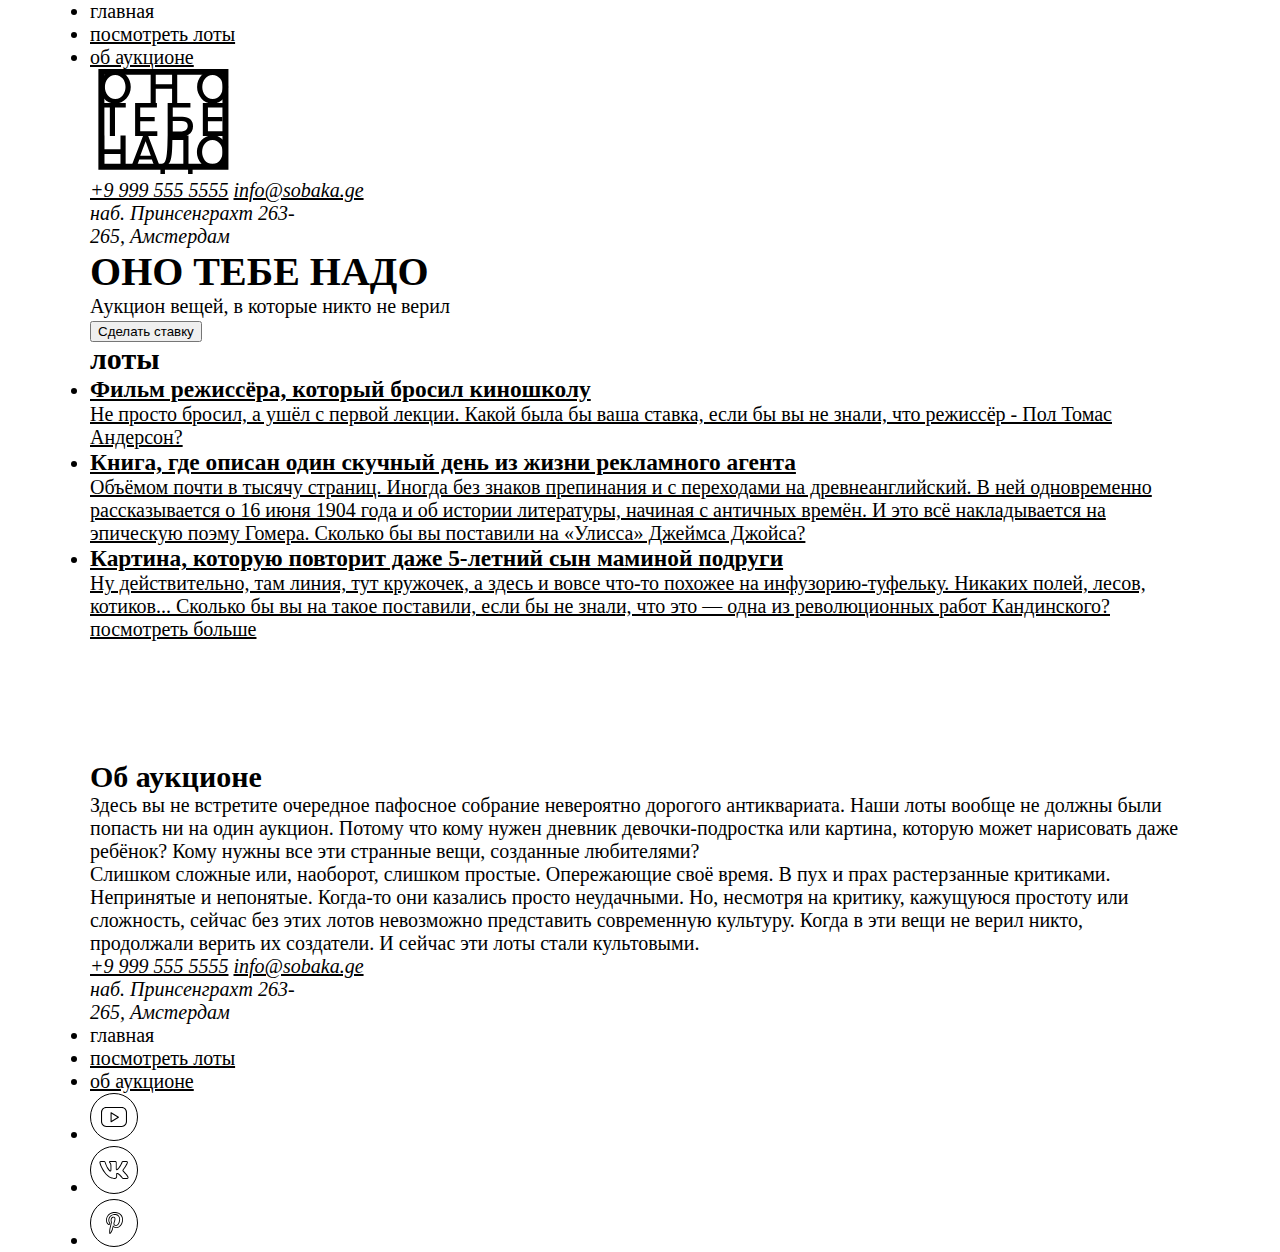
==== index.html @ 031a0123 "Update index.html" ====
<!DOCTYPE html>
<html lang="ru">
  <head>
    <meta charset="UTF-8">
    <meta http-equiv="X-UA-Compatible" content="IE=edge">
    <meta name="viewport" content="width=device-width, initial-scale=1.0">
    <link rel="stylesheet" href="/fonts/fonts.css">
    <link rel="stylesheet" href="/styles/global.css">
    <link rel="stylesheet" href="style.css">
    <title> Оно тебе надо — аукцион вещей, в которые никто не верил</title>
  </head>
  <body>
    <header class="header">
      <nav class="header__menu">
        <ul class="header__links-list">
          <li class="header_links-list-item header__links-list-item--active">
            <a class="header__link header__link-active">главная</a>
          </li>
          <li class="header_links-list-item">
            <a class="header__link" href="#0">посмотреть лоты</a>
          </li>
          <li class="header_links-list-item">
            <a class="header__link" href="#0">об аукционе</a>
          </li>
        </ul>
      </nav>
      <a href="#0" class="header__logo">
        <img class="header__logo-image"
          src="images/logo-black.svg"
          alt="Логотип аукциона">
      </a>
      <address class="header__address address">
        <a class="header__link" href="tel:+99995555555">+9 999 555 5555</a>
        <a class="header__link" href="mailto:info@sobaka.ge">info@sobaka.ge</a>
        <p>наб. Принсенграхт 263-<br>
          265, Амстердам
        </p>
      </address>
    </header>
    <main>
      <section class="cover">
        <div class="overlay"></div>
        <h1 class="cover__title">
          О<span class="letter-spacing-extended">НО</span>
          <span class="aligned-text aligned-text--center">
            ТЕ<span class="letter-spacing-extended">БЕ</span></span>
          <span class="aligned-text aligned-text--right">
            <span class="letter-spacing-extended">Н</span>АД<span class="no-letter-spacing">О</span>
          </span>
        </h1>
        <div class="cover__description">
          <p class="cover__description-text">
            Аукцион вещей, в которые никто не верил
          </p>
          <button class="cover__bet-button" type="button">Сделать ставку</button>
        </div>
      </section>
      <section class="lots">
        <h2 class="lots__title">лоты</h2>
        <ul class="lots__cards-list">
          <li class="lots__card-list-item">
            <a class="lots__card-link" href="#0">
              <article class="card card_type_film">
                <div class="overlay"></div>
                <h3 class="card__title">Фильм режиссёра, который бросил киношколу</h3>
                <p class="card__text">
                    Не просто бросил, а ушёл с первой лекции. Какой была бы ваша ставка, если бы вы
                    не знали, что режиссёр - Пол Томас Андерсон?
                </p>
              </article>
            </a>
          </li>
          <li class="lots__card-list-item">
            <a class="lots__card-link" href="#0">
              <article class="card card_type_book">
                <div class="overlay"></div>
                <h3 class="card__title">Книга, где описан один скучный день из жизни рекламного агента</h3>
                <p class="card__text">
                    Объёмом почти в тысячу страниц. Иногда без знаков препинания и с переходами 
                    на древнеанглийский. В ней одновременно рассказывается о 16 июня 1904 
                    года и об истории литературы, начиная с античных времён. И это всё накладывается 
                    на эпическую поэму Гомера. Сколько бы вы поставили на «Улисса» Джеймса Джойса?
                </p>
              </article>
            </a>
          </li>
          <li class="lots__card-list-item">
            <a class="lots__card-link" href="#0">
              <article class="card card_type_picture">
                <div class="overlay"></div>
                <h3 class="card__title">Картина, которую повторит даже 5-летний сын маминой подруги</h3>
                <p class="card__text">
                    Ну действительно, там линия, тут кружочек, а здесь и вовсе что-то похожее на 
                    инфузорию-туфельку. Никаких полей, лесов, котиков... Сколько бы вы на такое 
                    поставили, если бы не знали, что это — одна из революционных работ Кандинского?
                </p>
              </article>
            </a>
          </li>
        </ul>
        <a class="lots__look-more-link" href="#0">посмотреть больше</a>
      </section>
      <section class="about">
        <div class="about__column-1">
          <div class="about__logo">
            <img class="about__logo-image"
            src="images/logo-white.svg"
            alt="Белый логотип аукциона поверх чёрного круга с надписью Оно тебе надо">
          </div>
        </div>
        <div class="about__column-2">
          <h2 class="about__title">Об аукционе</h2>
        </div>
        <div class="about__column-4">
          <p class="about__text">
              Здесь вы не встретите очередное пафосное собрание невероятно дорогого антиквариата. Наши лоты вообще не 
              должны были попасть ни на один аукцион. Потому что кому нужен дневник девочки-подростка или картина, 
              которую может нарисовать даже ребёнок? Кому нужны все эти странные вещи, созданные любителями?
          </p>
          <p class="about__text">
              Слишком сложные или, наоборот, слишком простые. Опережающие своё время. В пух и прах растерзанные критиками. 
              Непринятые и непонятые. Когда-то они казались просто неудачными. Но, несмотря
              на критику, кажущуюся простоту или сложность, сейчас без этих лотов невозможно представить современную культуру. Когда 
              в эти вещи не верил никто, продолжали верить их создатели. И сейчас эти лоты стали культовыми. 
          </p>
        </div>
      </section>
    </main>
    <footer class="footer">
      <address class="address address__footer">
        <a class="footer__address-link" href="tel:+99995555555">+9 999 555 5555</a>
        <a class="footer__address-link" href="mailto:info@sobaka.ge">info@sobaka.ge</a>
        <p>наб. Принсенграхт 263-<br>
          265, Амстердам
        </p>
      </address>
      <nav class="footer__menu">
        <ul class="footer__menu-list">
          <li class="footer__menu-list-item">
            <a class="footer__menu-link footer__menu-link_active">главная</a>
          </li>
          <li class="footer__menu-list-item">
            <a class="footer__menu-link" href="#0">посмотреть&nbsp;лоты</a>
          </li>
          <li class="footer__menu-list-item">
            <a class="footer__menu-link" href="#0">об&nbsp;аукционе</a>
          </li>
        </ul>
      </nav>
      <ul class="footer__social-list">
        <li class="footer__social-list-item">
          <a class="footer__social-link" href="#0">
            <img class="footer__social-icon"
            src="images/yt.svg"
            alt="иконка Youtube">
          </a>
        </li>
        <li class="footer__social-list-item">
          <a class="footer__social-link" href="#0">
            <img class="footer__social-icon"
            src="images/vk.svg"
            alt="иконка Вконтакте">
          </a>
        </li>
        <li class="footer__social-list-item">
          <a class="footer__social-link" href="#0">
            <img class="footer__social-icon"
            src="images/pinterest.svg"
            alt="иконка Pinterest">
          </a>
        </li>
      </ul>
    </footer>
  </body>
</html>
---- fonts/fonts.css ----
@font-face {
  font-family:  'Raleway';
    src: local('Raleway'),
    url(/fonts/Raleway-Regular.woff2) format('woff2'),
    url(/fonts/Raleway-Regular.woff) format('woff');
  font-weight: normal;
  font-display: swap;
}

@font-face {
  font-family:  'Raleway';
  src: local('Raleway'),
    url(/fonts/Raleway-Bold.woff2) format('woff2'),
    url(/fonts/Raleway-Bold.woff) format('woff');
  font-weight: bold;
  font-display: swap;
}
---- styles/global.css ----
*,
*::before,
*::after {
  box-sizing: border-box;
}

body {
  width: 1100px;
  margin: 0 auto;
  font-weight: normal;
  font-size: 20px;
}

h1,
h2,
h3,
h4,
h5,
h6,
p,
ul,
ol,
li,
blockquote {
  margin: 0;
  padding: 0;
}

a {
  color: inherit;
}
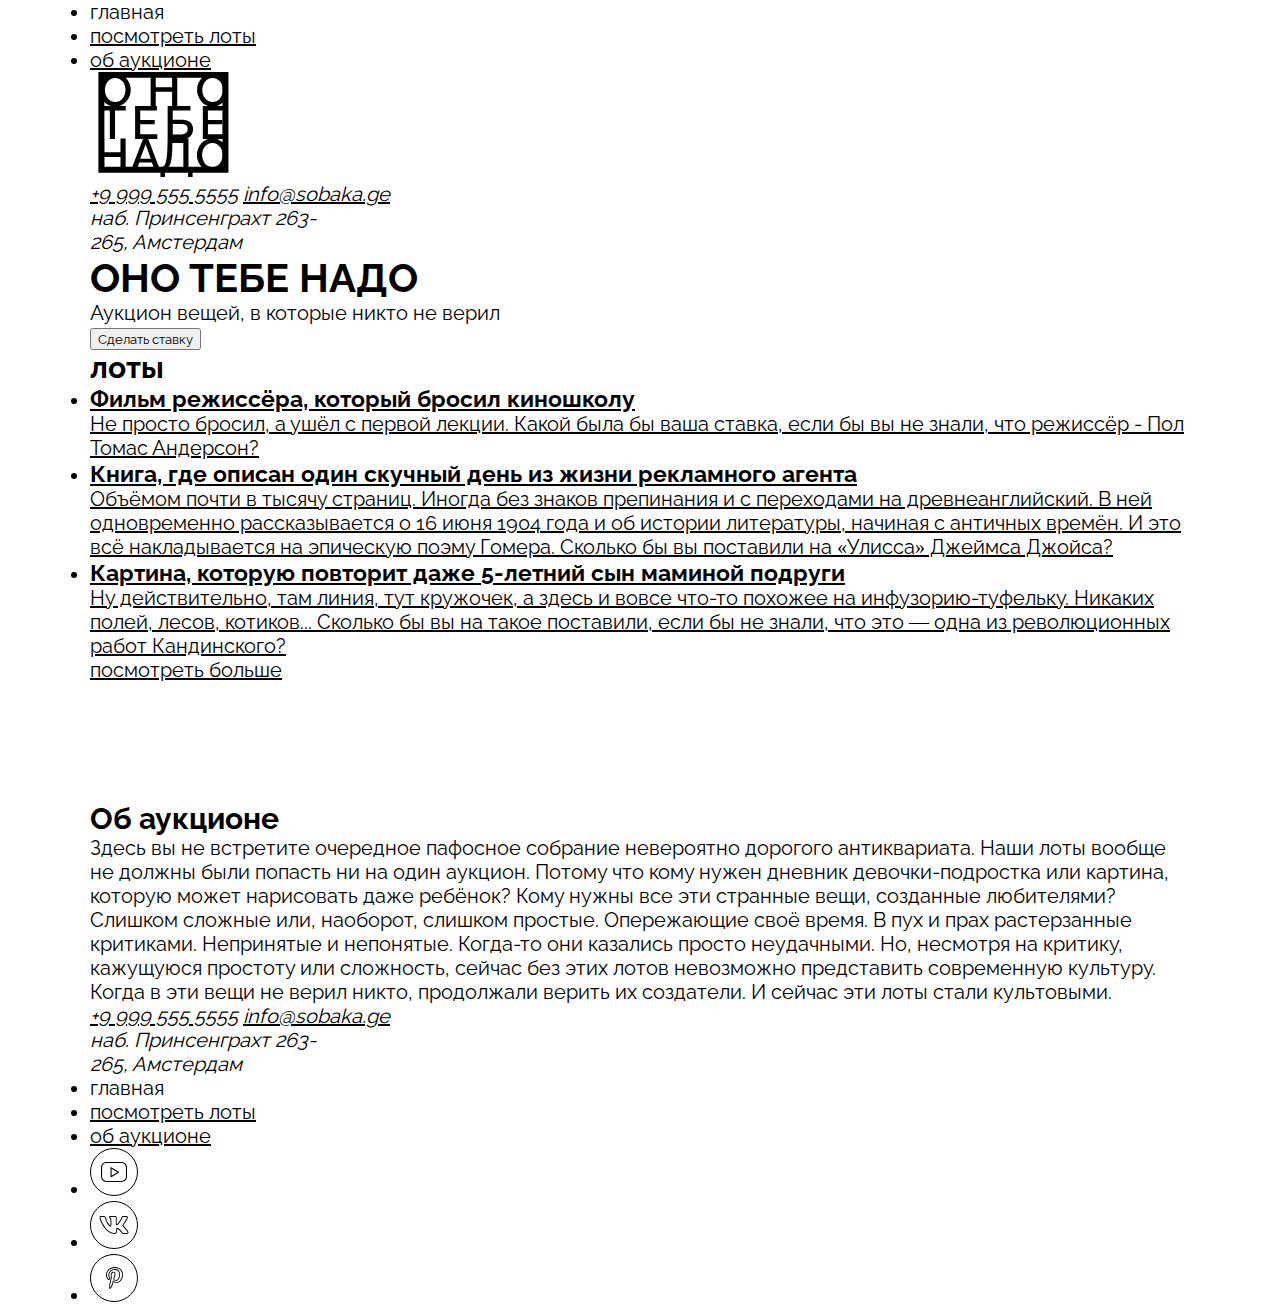
==== commit 7ce32609: "Update index.html" ====
--- a/index.html
+++ b/index.html
@@ -6,7 +6,7 @@
     <meta name="viewport" content="width=device-width, initial-scale=1.0">
     <link rel="stylesheet" href="/fonts/fonts.css">
     <link rel="stylesheet" href="/styles/global.css">
-    <link rel="stylesheet" href="style.css">
+    <link rel="stylesheet" href="/style.css">
     <title> Оно тебе надо — аукцион вещей, в которые никто не верил</title>
   </head>
   <body>
--- a/styles/global.css
+++ b/styles/global.css
@@ -2,6 +2,7 @@
 *::before,
 *::after {
   box-sizing: border-box;
+  font-family:  'Raleway';
 }
 
 body {
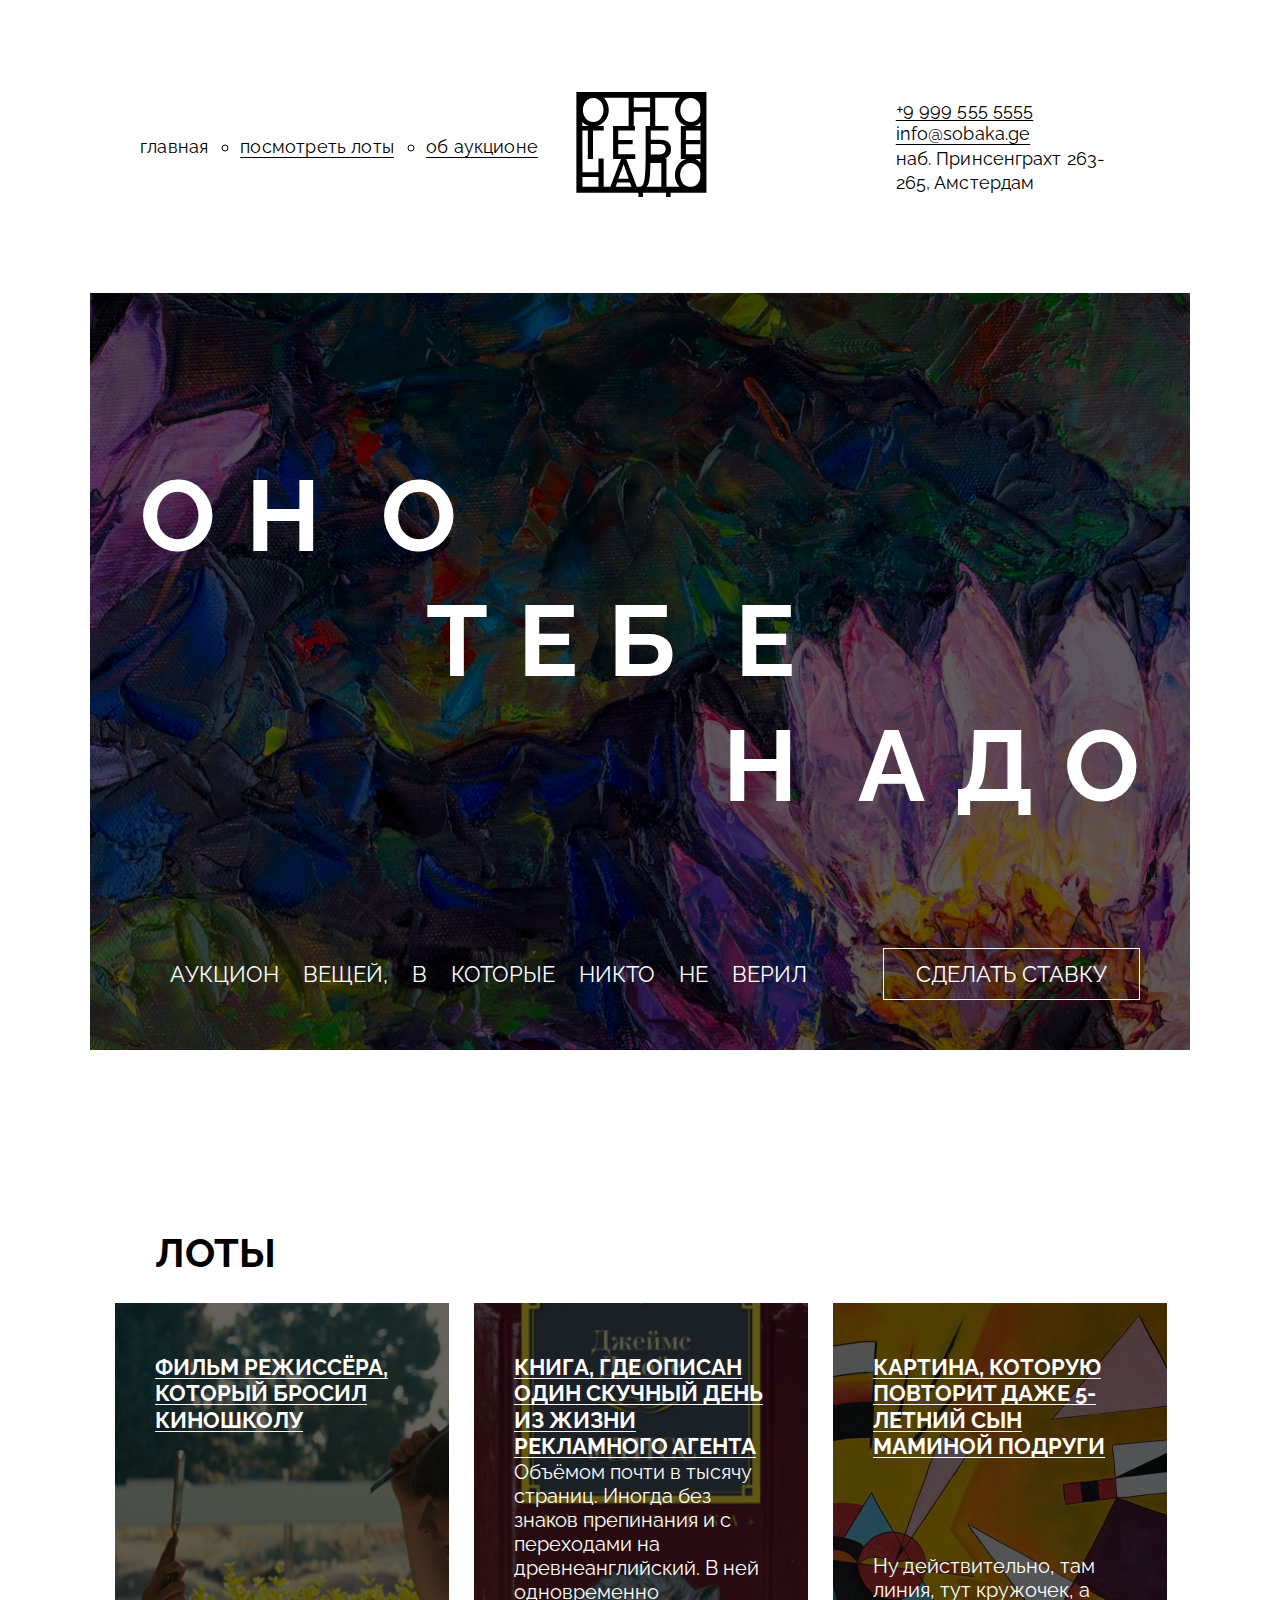
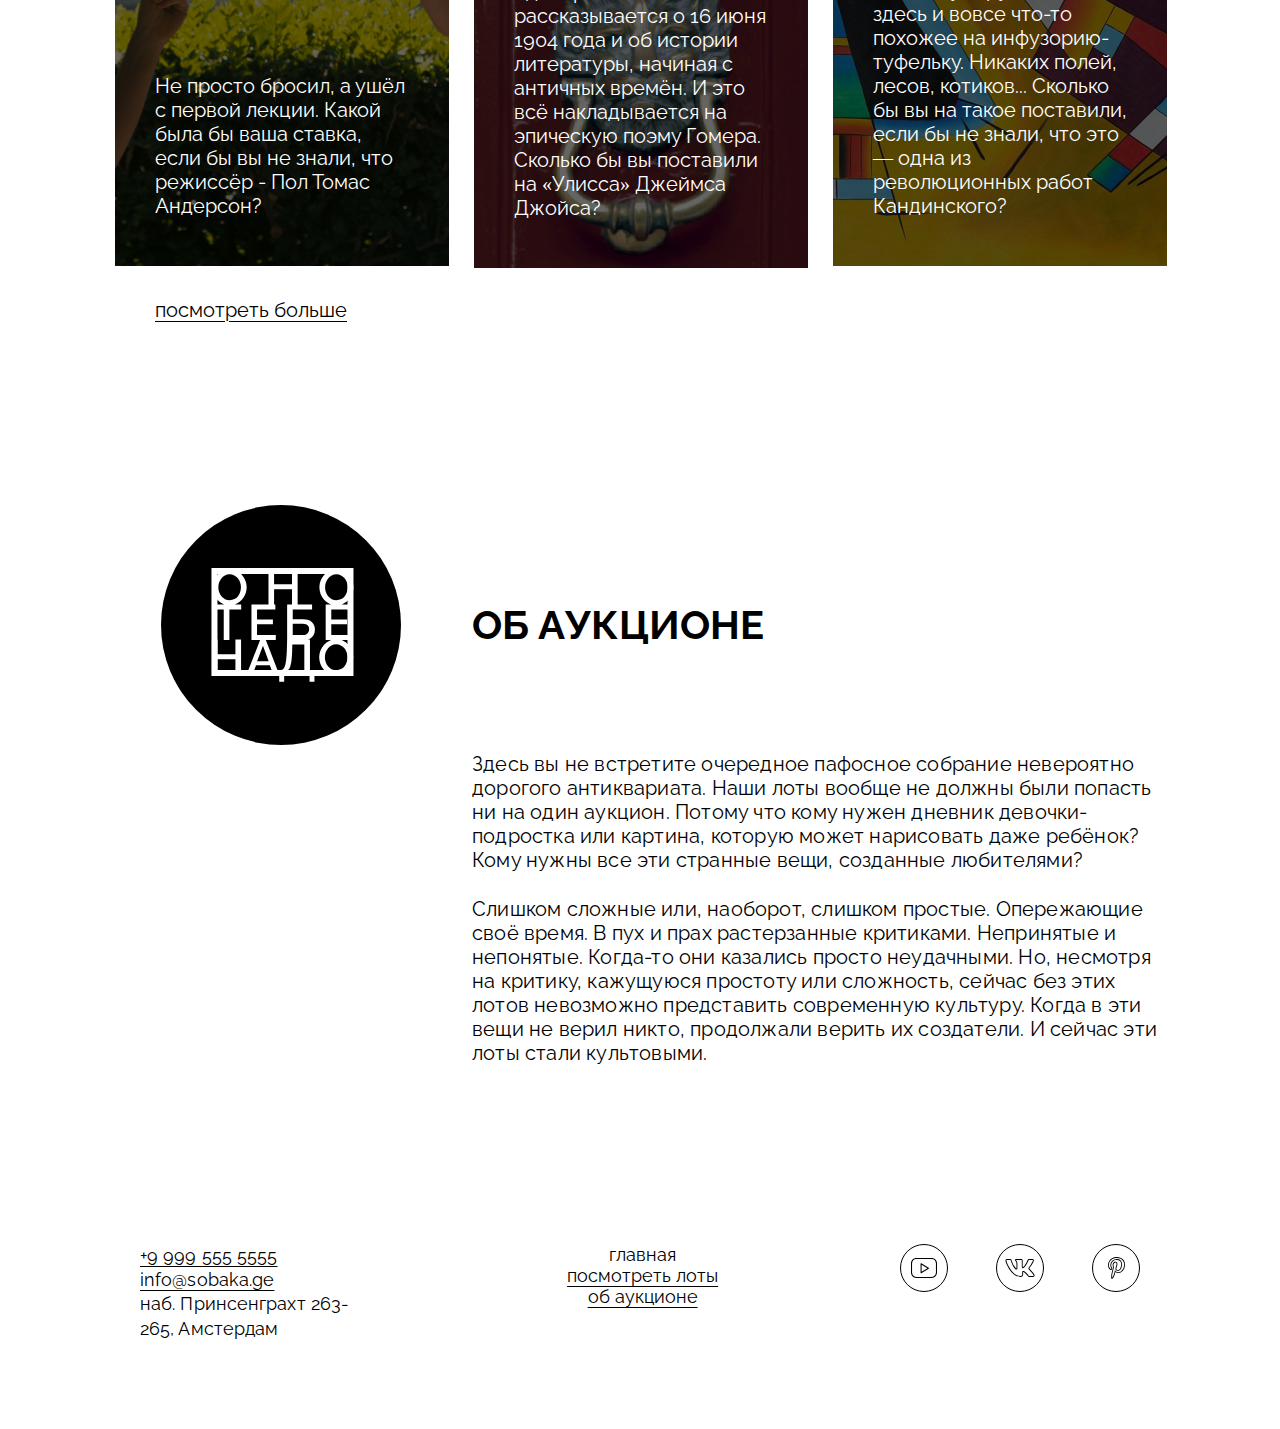
==== commit 2bbf6ea2: "Update index.html" ====
--- a/index.html
+++ b/index.html
@@ -4,9 +4,9 @@
     <meta charset="UTF-8">
     <meta http-equiv="X-UA-Compatible" content="IE=edge">
     <meta name="viewport" content="width=device-width, initial-scale=1.0">
-    <link rel="stylesheet" href="/fonts/fonts.css">
-    <link rel="stylesheet" href="/styles/global.css">
-    <link rel="stylesheet" href="/style.css">
+    <link rel="stylesheet" href="fonts/fonts.css">
+    <link rel="stylesheet" href="styles/global.css">
+    <link rel="stylesheet" href="styles/style.css">
     <title> Оно тебе надо — аукцион вещей, в которые никто не верил</title>
   </head>
   <body>
--- a/styles/style.css
+++ b/styles/style.css
@@ -0,0 +1,249 @@
+.header {
+    font-size: 18px;
+    letter-spacing: 0.18px;
+    display: grid;
+    grid-template-columns: 1fr min-content 0.91fr;
+    align-items: center;
+    padding: 92px 85px 92px 50px;
+}
+
+.header__links-list {
+    display: flex;
+    gap: 32px;
+    list-style: circle;
+}
+
+.header__links-list-item--active {
+    list-style: none;
+}
+
+.header__link, .footer__address-link, .footer__menu-link {
+    text-decoration-thickness: 1px;
+    text-underline-offset: 4px;
+}
+
+.address {
+    font-style: normal;
+    line-height: 24.3px;
+    letter-spacing: 0.1px;
+    display: flex;
+    flex-direction: column;
+    justify-self: end;
+}
+
+.cover {
+    color: #FFF;
+    background-image: url("/images/cover.png");
+    background-position: center;
+    padding: 160px 50px 50px;
+    position: relative;
+}
+
+.overlay {
+    position: absolute;
+    z-index: 1;
+    background-color: black;
+    opacity: .6;
+    inset: 0;
+}
+
+.cover__title {
+    font-size: 100px;
+    line-height: 1.25;
+    letter-spacing: 0.3em;
+    position: relative;
+    z-index: 2;
+    padding-bottom: 120px;
+}
+
+.aligned-text {
+    display: block;
+}
+
+.aligned-text--center {
+    text-align: center;
+}
+
+.aligned-text--right {
+    text-align: right;
+}
+
+.letter-spacing-extended {
+    letter-spacing: 0.6em;
+}
+
+.no-letter-spacing {
+    letter-spacing: initial;
+}
+
+.cover__description {
+    display: flex;
+    justify-content: space-between;
+    position: relative;
+    z-index: 2;
+    align-items: center;
+    margin-left: 30px;
+}
+
+.cover__description-text {
+    font-size: 22px;
+    text-transform: uppercase;
+    word-spacing: 18px;
+}
+
+.cover__bet-button {
+    font-family:  'Raleway';
+    font-size: 22px;
+    font-weight: normal;
+    color: #fff;
+    padding: 12px 32px;
+    border: 1px solid #fff;
+    text-transform:  uppercase;
+    background-color: transparent;
+    cursor: pointer;
+}
+
+.lots {
+    padding: 179px 25px 183px;
+}
+
+.lots__title {
+    line-height: normal;
+    font-size: 40px;
+    text-transform: uppercase;
+    margin-left: 40px;
+    margin-bottom: 27px;
+}
+
+.lots__card-link {
+    text-decoration: none;
+}
+
+.lots__cards-list {
+    display: flex;
+    gap: 25px;
+    list-style: none;
+    flex: 1 0 334px;
+}
+
+.card {
+    color: #FFF;
+    line-height: 120%;
+    display: flex;
+    flex-direction: column;
+    justify-content: space-between;
+    min-height: 563px;
+    min-width: 334px;
+    padding: 51px 40px 48px;
+    background-position: center;
+    background-size: cover;
+    position: relative;
+}
+
+.card__title {
+    font-size: 22px;
+    font-weight: 700;
+    line-height: 120%;
+    text-transform: uppercase;
+    text-decoration: underline;
+    text-decoration-thickness: 1px;
+    text-underline-offset: 3px;
+    z-index: 2;
+}
+
+.card__text {
+    z-index: 2;
+}
+
+.card_type_film {
+    background-image: url("/images/card-lot-1.png");
+}
+
+.card_type_book {
+    background-image: url("/images/card-lot-2.jpg");
+}
+
+.card_type_picture {
+    background-image: url("/images/card-lot-3.png");
+}
+
+.lots__look-more-link {
+    display: inline-block;
+    margin-top: 30px;
+    margin-left: 40px;
+    text-decoration-thickness: 1px;
+    text-underline-offset: 4px;
+}
+
+.about {
+    padding: 0 24px;
+    display: grid;
+    grid-template-columns: 334px 1fr;
+    grid-template-rows: 240px 312px;
+    grid-template-areas:
+    "about__column-1 about__column-2"
+    ". about__column-4";
+    gap: 7px 24px;
+}
+
+.about__column-1 {
+    grid-area: about__column-1;
+    display: flex;
+    justify-content: center;
+}
+
+.about__logo {
+    background-color: black;
+    border-radius: 50%;
+    width: 240px;
+    height: 240px;
+    display: flex;
+    justify-content: center;
+    align-items: center;
+}
+
+.about__column-2 {
+    grid-area: about__column-2;
+    display: flex;
+    align-items: center;
+}
+
+.about__title {
+    font-size: 40px;
+    text-transform: uppercase;
+}
+
+.about__column-4 {
+    grid-area: about__column-4;
+}
+
+.about__text {
+    font-size: 20px;
+    font-style: normal;
+    font-weight: 400;
+    line-height: 24px;
+    letter-spacing: 0.2px;
+}
+
+.about__text:not(:last-child) {
+    margin-bottom: 25px;
+}
+
+.footer {
+    padding: 180px 50px 88px;
+    display: flex;
+    justify-content: space-between;
+    font-size: 18px;
+}
+
+.footer__menu-list {
+    text-align: center;
+    list-style: none;
+    margin-left: 36px;
+}
+
+.footer__social-list {
+    display: flex;
+    gap: 48px;
+    list-style: none;
+}
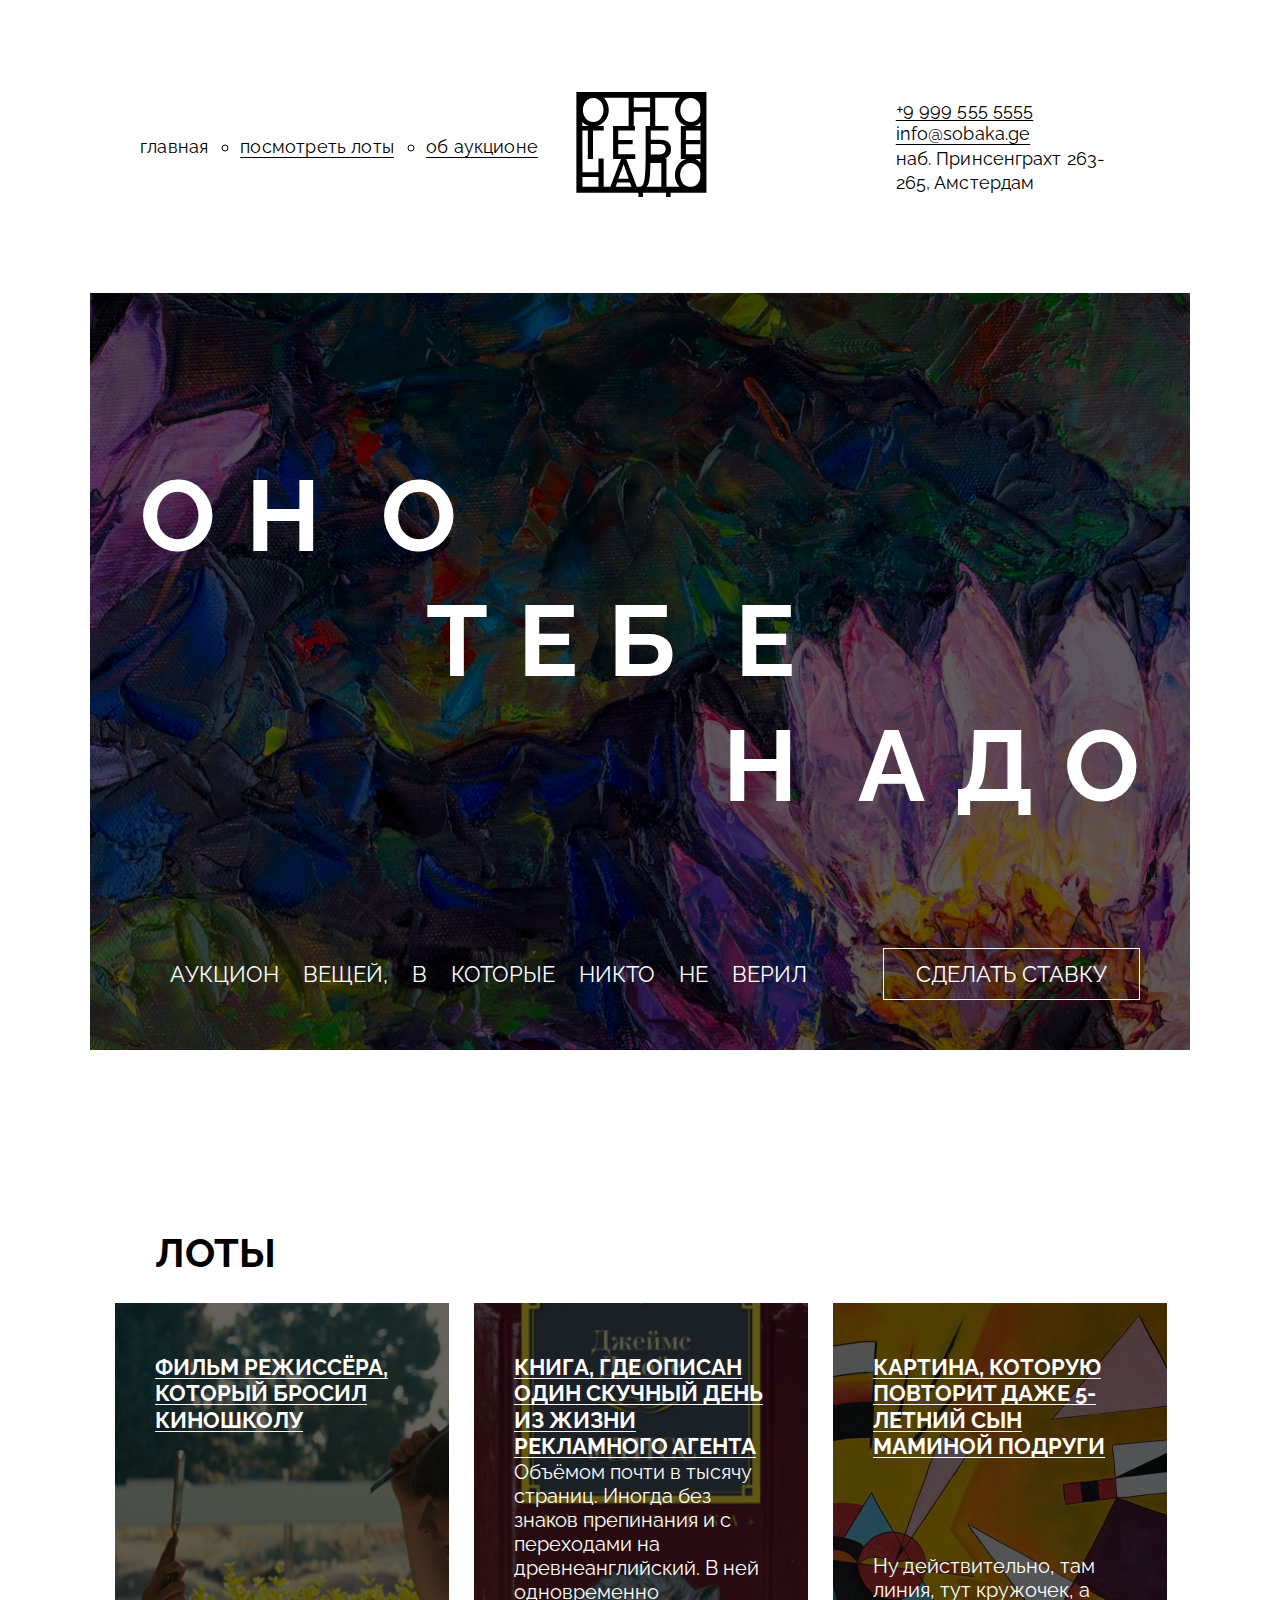
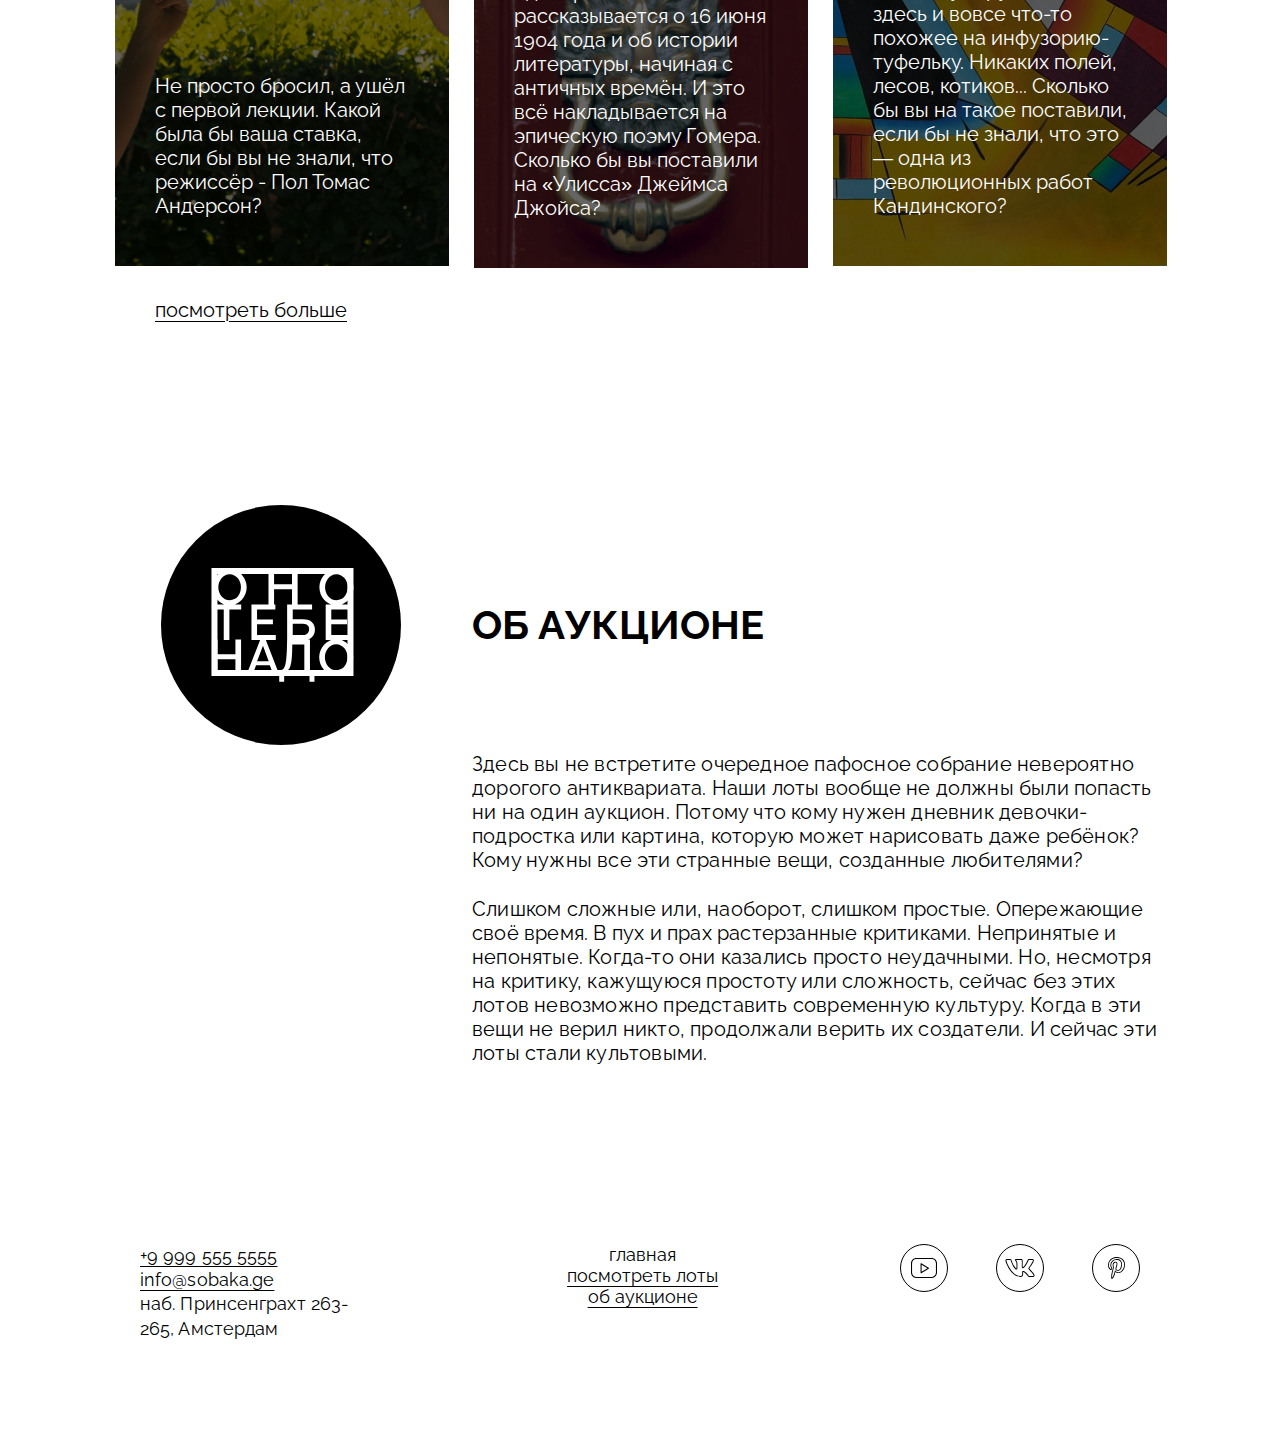
==== commit 9b4cc2e1: "Add files via upload" ====
--- a/index.html
+++ b/index.html
@@ -4,10 +4,10 @@
     <meta charset="UTF-8">
     <meta http-equiv="X-UA-Compatible" content="IE=edge">
     <meta name="viewport" content="width=device-width, initial-scale=1.0">
+    <title>Оно тебе надо — аукцион вещей, в которые никто не верил</title>
     <link rel="stylesheet" href="fonts/fonts.css">
     <link rel="stylesheet" href="styles/global.css">
     <link rel="stylesheet" href="styles/style.css">
-    <title> Оно тебе надо — аукцион вещей, в которые никто не верил</title>
   </head>
   <body>
     <header class="header">
@@ -26,7 +26,7 @@
       </nav>
       <a href="#0" class="header__logo">
         <img class="header__logo-image"
-          src="images/logo-black.svg"
+          src="/images/logo-black.svg"
           alt="Логотип аукциона">
       </a>
       <address class="header__address address">
@@ -104,7 +104,7 @@
         <div class="about__column-1">
           <div class="about__logo">
             <img class="about__logo-image"
-            src="images/logo-white.svg"
+            src="/images/logo-white.svg"
             alt="Белый логотип аукциона поверх чёрного круга с надписью Оно тебе надо">
           </div>
         </div>
@@ -151,21 +151,21 @@
         <li class="footer__social-list-item">
           <a class="footer__social-link" href="#0">
             <img class="footer__social-icon"
-            src="images/yt.svg"
+            src="/images/yt.svg"
             alt="иконка Youtube">
           </a>
         </li>
         <li class="footer__social-list-item">
           <a class="footer__social-link" href="#0">
             <img class="footer__social-icon"
-            src="images/vk.svg"
+            src="/images/vk.svg"
             alt="иконка Вконтакте">
           </a>
         </li>
         <li class="footer__social-list-item">
           <a class="footer__social-link" href="#0">
             <img class="footer__social-icon"
-            src="images/pinterest.svg"
+            src="/images/pinterest.svg"
             alt="иконка Pinterest">
           </a>
         </li>
--- a/fonts/fonts.css
+++ b/fonts/fonts.css
@@ -1,17 +1,17 @@
 @font-face {
-  font-family:  'Raleway';
-    src: local('Raleway'),
-    url(/fonts/Raleway-Regular.woff2) format('woff2'),
-    url(/fonts/Raleway-Regular.woff) format('woff');
+  font-family: 'Raleway';
+  src: local('Raleway'),
+  url(/fonts/Raleway-Regular.woff2) format('woff2'),
+  url(/fonts/Raleway-Regular.woff) format('woff');
   font-weight: normal;
   font-display: swap;
 }
 
 @font-face {
-  font-family:  'Raleway';
+  font-family: 'Raleway';
   src: local('Raleway'),
-    url(/fonts/Raleway-Bold.woff2) format('woff2'),
-    url(/fonts/Raleway-Bold.woff) format('woff');
+  url(/fonts/Raleway-Bold.woff2) format('woff2'),
+  url(/fonts/Raleway-Bold.woff) format('woff');
   font-weight: bold;
   font-display: swap;
-}
+}--- a/styles/global.css
+++ b/styles/global.css
@@ -2,7 +2,7 @@
 *::before,
 *::after {
   box-sizing: border-box;
-  font-family:  'Raleway';
+  font-family: 'Raleway', sans-serif;
 }
 
 body {
--- a/styles/style.css
+++ b/styles/style.css
@@ -92,7 +92,7 @@
 }
 
 .cover__bet-button {
-    font-family:  'Raleway';
+    font-family: 'Raleway';
     font-size: 22px;
     font-weight: normal;
     color: #fff;
@@ -246,4 +246,4 @@
     display: flex;
     gap: 48px;
     list-style: none;
-}
+}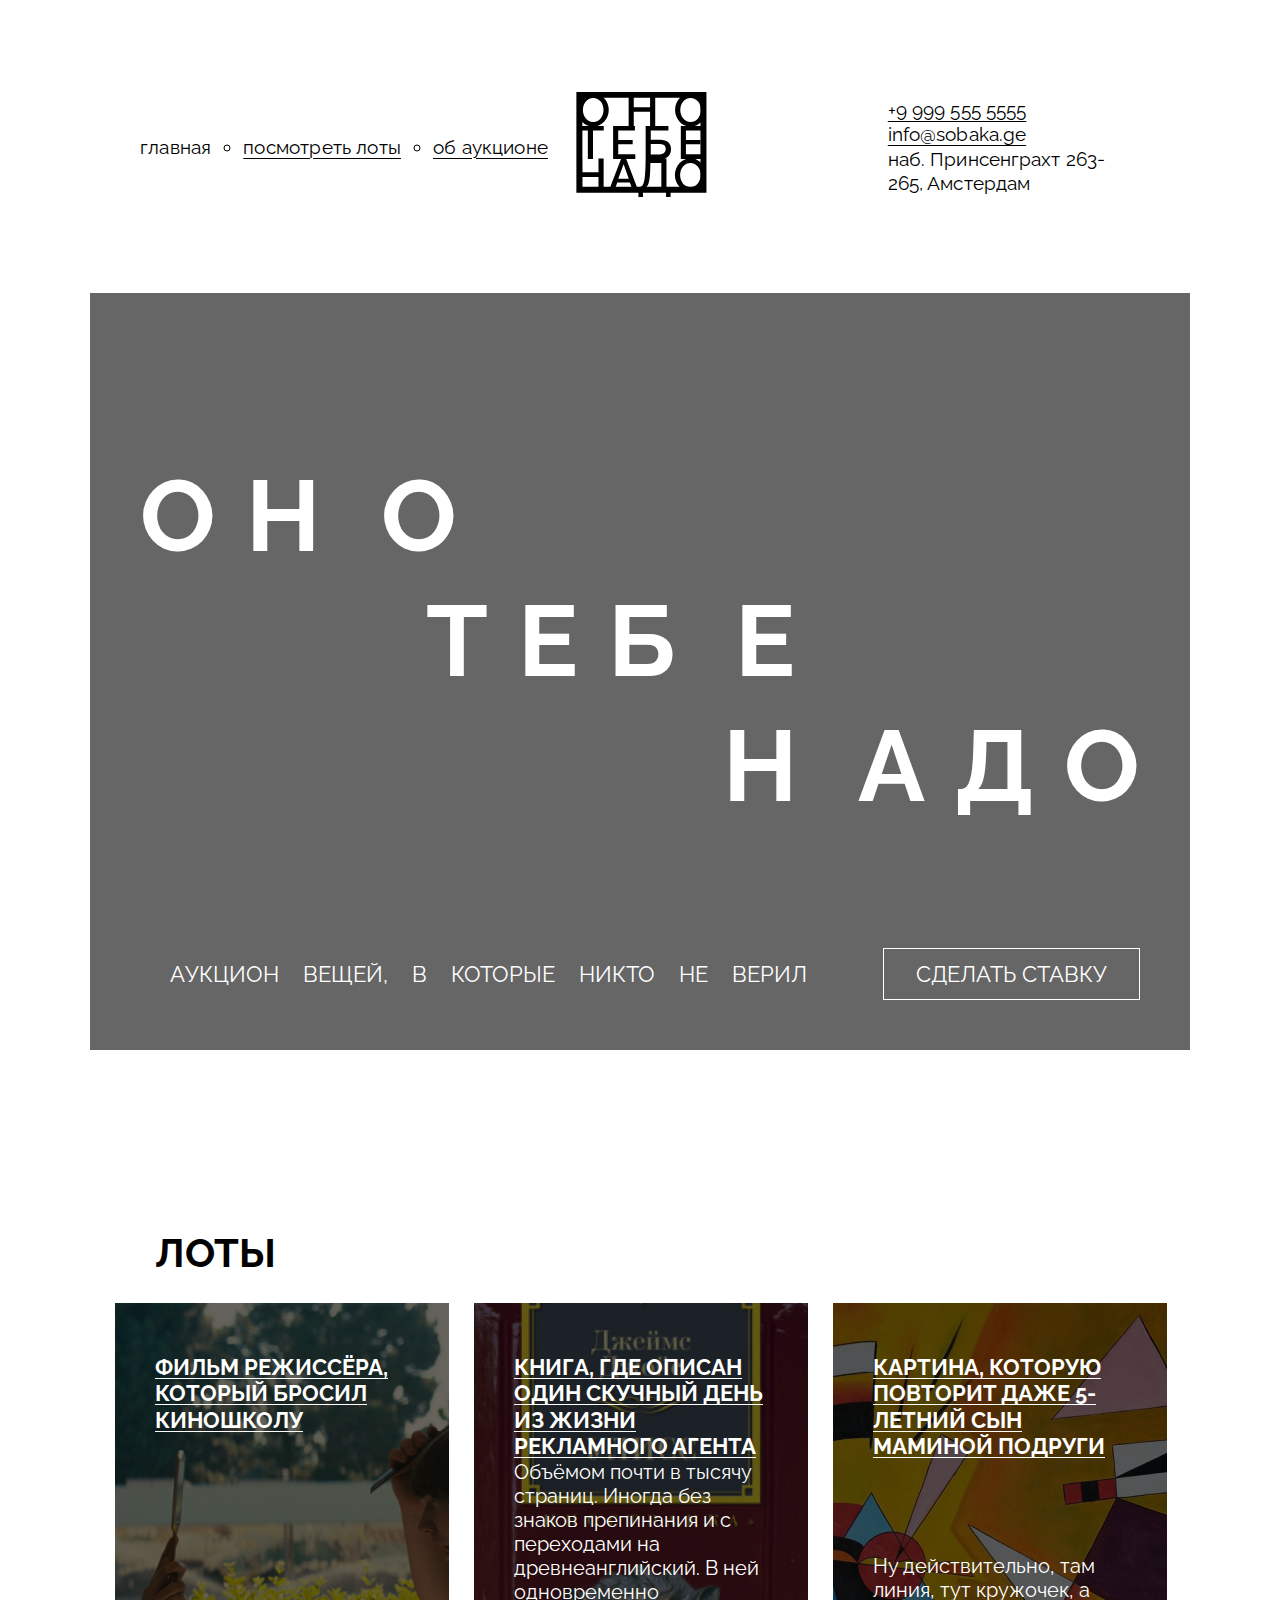
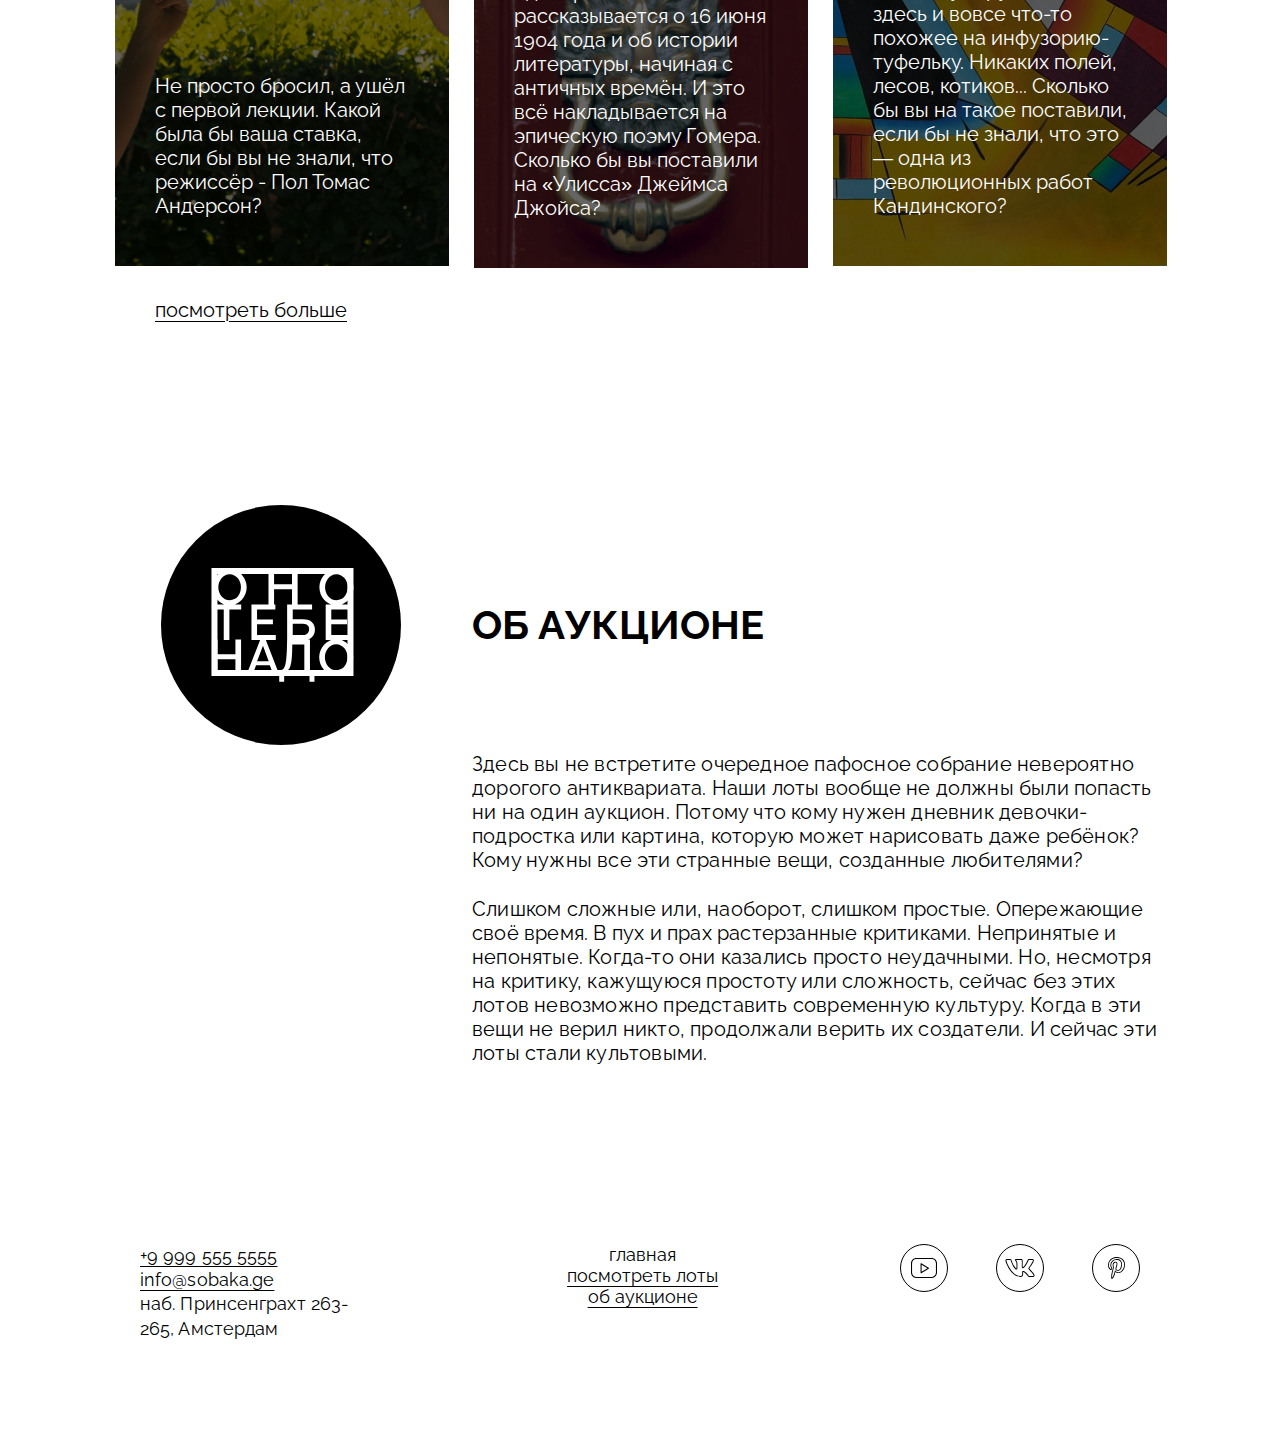
==== commit ca7a956f: "Update index.html" ====
--- a/index.html
+++ b/index.html
@@ -26,7 +26,7 @@
       </nav>
       <a href="#0" class="header__logo">
         <img class="header__logo-image"
-          src="/images/logo-black.svg"
+          src="images/logo-black.svg"
           alt="Логотип аукциона">
       </a>
       <address class="header__address address">
@@ -151,21 +151,21 @@
         <li class="footer__social-list-item">
           <a class="footer__social-link" href="#0">
             <img class="footer__social-icon"
-            src="/images/yt.svg"
+            src="images/yt.svg"
             alt="иконка Youtube">
           </a>
         </li>
         <li class="footer__social-list-item">
           <a class="footer__social-link" href="#0">
             <img class="footer__social-icon"
-            src="/images/vk.svg"
+            src="images/vk.svg"
             alt="иконка Вконтакте">
           </a>
         </li>
         <li class="footer__social-list-item">
           <a class="footer__social-link" href="#0">
             <img class="footer__social-icon"
-            src="/images/pinterest.svg"
+            src="images/pinterest.svg"
             alt="иконка Pinterest">
           </a>
         </li>
--- a/styles/style.css
+++ b/styles/style.css
@@ -1,5 +1,5 @@
 .header {
-    font-size: 18px;
+    font-size: 19px;
     letter-spacing: 0.18px;
     display: grid;
     grid-template-columns: 1fr min-content 0.91fr;
@@ -33,7 +33,7 @@
 
 .cover {
     color: #FFF;
-    background-image: url("/images/cover.png");
+    background-image: url("images/cover.png");
     background-position: center;
     padding: 160px 50px 50px;
     position: relative;
@@ -246,4 +246,4 @@
     display: flex;
     gap: 48px;
     list-style: none;
-}+}
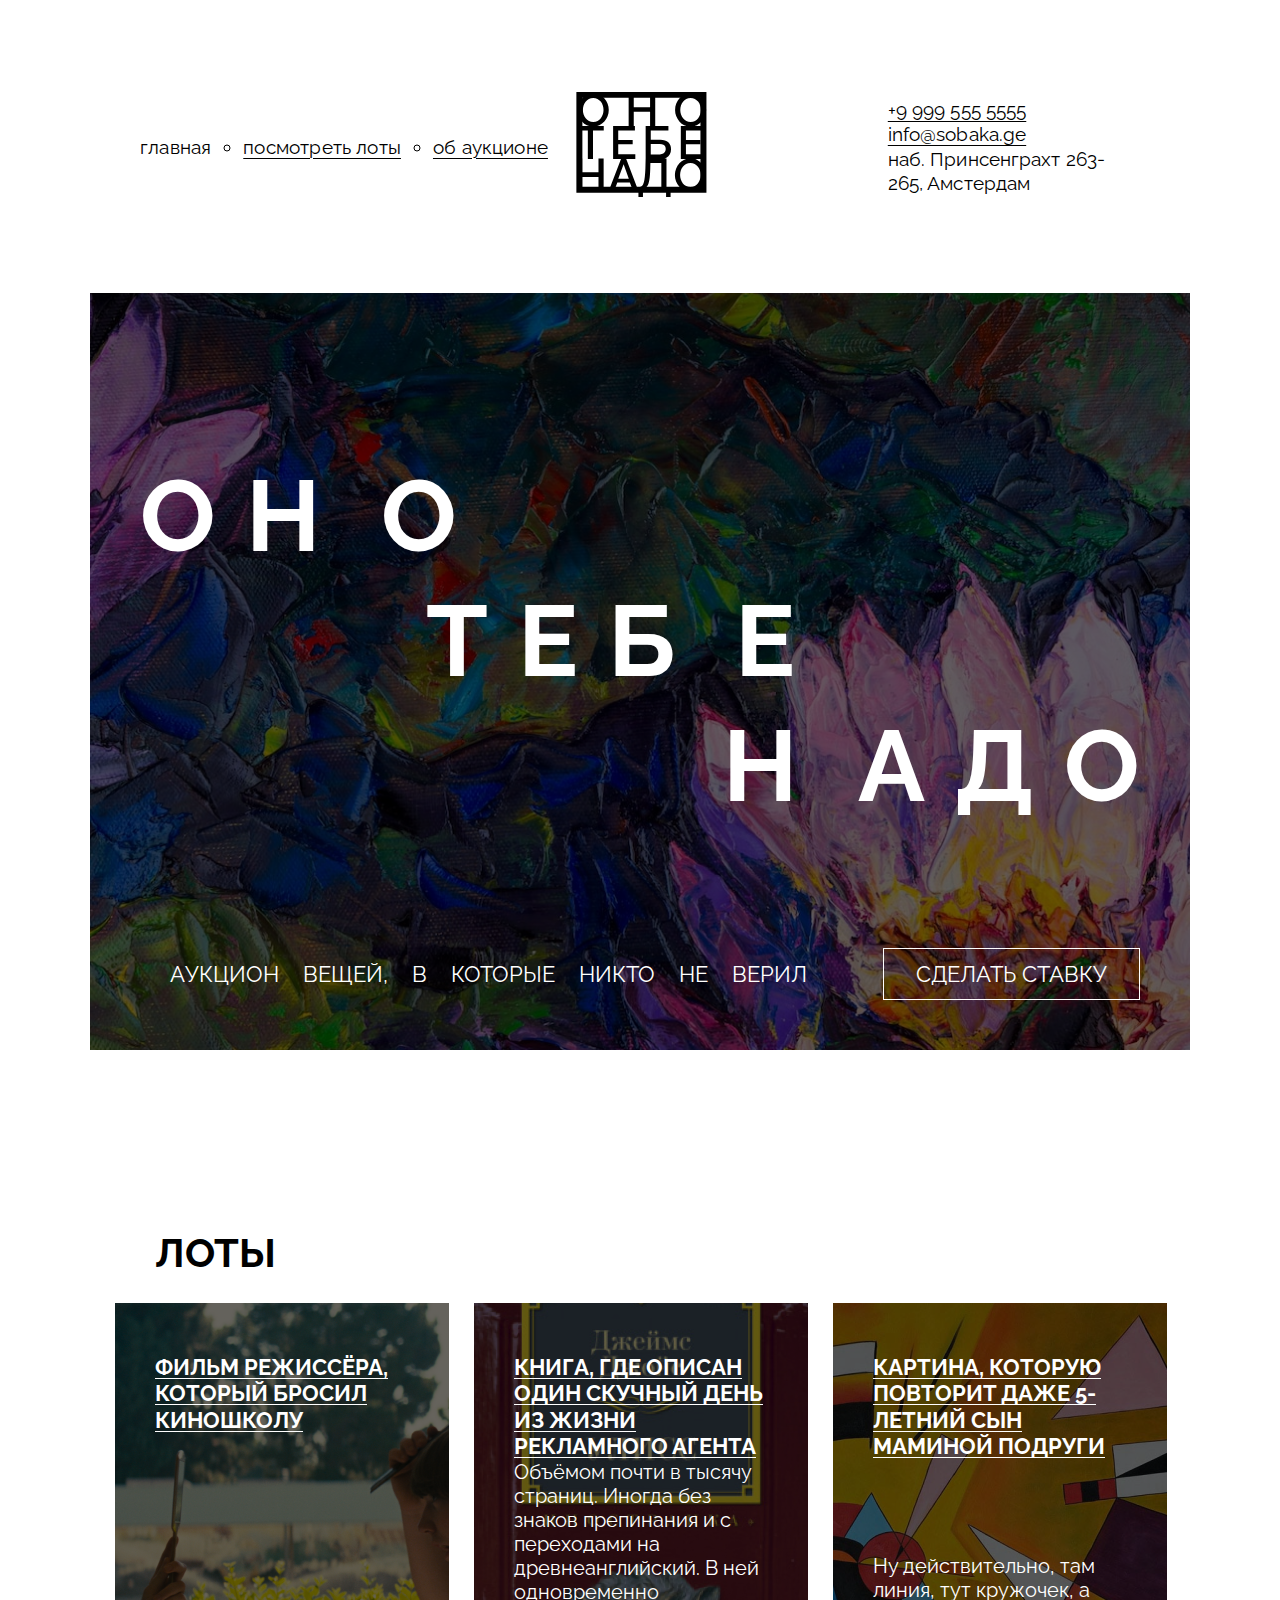
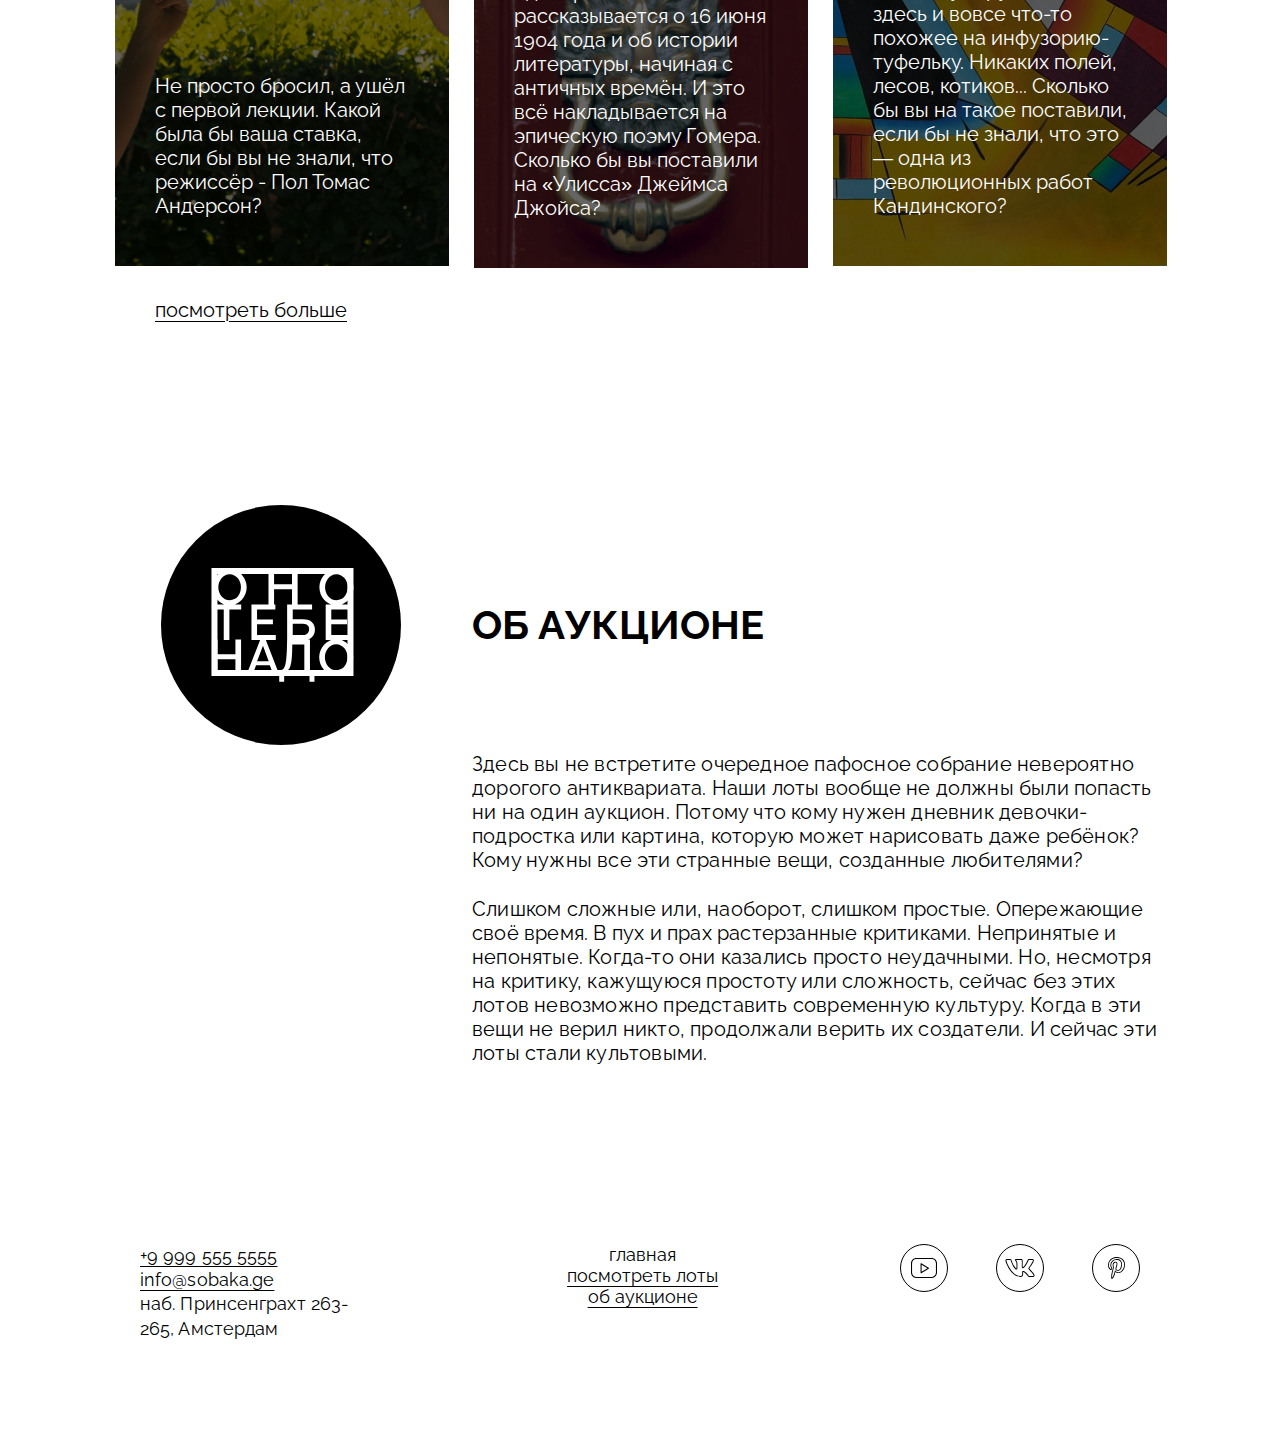
==== commit 2a00ff4d: "Update index.html" ====
--- a/index.html
+++ b/index.html
@@ -104,7 +104,7 @@
         <div class="about__column-1">
           <div class="about__logo">
             <img class="about__logo-image"
-            src="/images/logo-white.svg"
+            src="images/logo-white.svg"
             alt="Белый логотип аукциона поверх чёрного круга с надписью Оно тебе надо">
           </div>
         </div>
--- a/styles/style.css
+++ b/styles/style.css
@@ -33,7 +33,7 @@
 
 .cover {
     color: #FFF;
-    background-image: url("images/cover.png");
+    background-image: url('../images/cover.png');
     background-position: center;
     padding: 160px 50px 50px;
     position: relative;
@@ -156,15 +156,15 @@
 }
 
 .card_type_film {
-    background-image: url("/images/card-lot-1.png");
+    background-image: url('../images/card-lot-1.png');
 }
 
 .card_type_book {
-    background-image: url("/images/card-lot-2.jpg");
+    background-image: url('../images/card-lot-2.jpg');
 }
 
 .card_type_picture {
-    background-image: url("/images/card-lot-3.png");
+    background-image: url('../images/card-lot-3.png');
 }
 
 .lots__look-more-link {
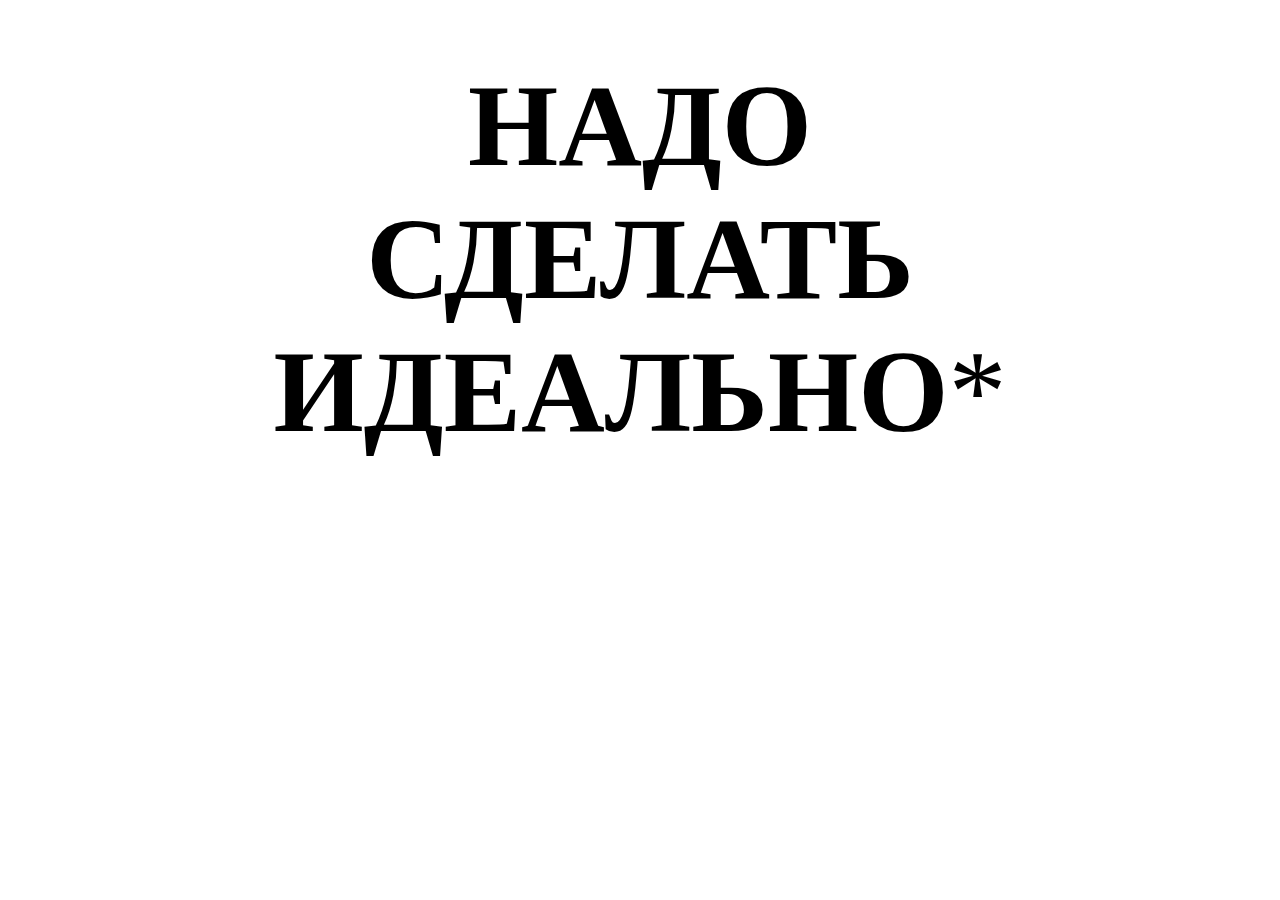
==== commit c4c3df7a: "Update index.html" ====
--- a/index.html
+++ b/index.html
@@ -1,175 +1,31 @@
 <!DOCTYPE html>
 <html lang="ru">
-  <head>
+<head>
     <meta charset="UTF-8">
-    <meta http-equiv="X-UA-Compatible" content="IE=edge">
     <meta name="viewport" content="width=device-width, initial-scale=1.0">
-    <title>Оно тебе надо — аукцион вещей, в которые никто не верил</title>
-    <link rel="stylesheet" href="fonts/fonts.css">
+    <link rel="stylesheet" href="fonts/font.css">
     <link rel="stylesheet" href="styles/global.css">
     <link rel="stylesheet" href="styles/style.css">
-  </head>
-  <body>
-    <header class="header">
-      <nav class="header__menu">
-        <ul class="header__links-list">
-          <li class="header_links-list-item header__links-list-item--active">
-            <a class="header__link header__link-active">главная</a>
-          </li>
-          <li class="header_links-list-item">
-            <a class="header__link" href="#0">посмотреть лоты</a>
-          </li>
-          <li class="header_links-list-item">
-            <a class="header__link" href="#0">об аукционе</a>
-          </li>
-        </ul>
-      </nav>
-      <a href="#0" class="header__logo">
-        <img class="header__logo-image"
-          src="images/logo-black.svg"
-          alt="Логотип аукциона">
-      </a>
-      <address class="header__address address">
-        <a class="header__link" href="tel:+99995555555">+9 999 555 5555</a>
-        <a class="header__link" href="mailto:info@sobaka.ge">info@sobaka.ge</a>
-        <p>наб. Принсенграхт 263-<br>
-          265, Амстердам
-        </p>
-      </address>
-    </header>
-    <main>
-      <section class="cover">
-        <div class="overlay"></div>
-        <h1 class="cover__title">
-          О<span class="letter-spacing-extended">НО</span>
-          <span class="aligned-text aligned-text--center">
-            ТЕ<span class="letter-spacing-extended">БЕ</span></span>
-          <span class="aligned-text aligned-text--right">
-            <span class="letter-spacing-extended">Н</span>АД<span class="no-letter-spacing">О</span>
-          </span>
-        </h1>
-        <div class="cover__description">
-          <p class="cover__description-text">
-            Аукцион вещей, в которые никто не верил
-          </p>
-          <button class="cover__bet-button" type="button">Сделать ставку</button>
-        </div>
-      </section>
-      <section class="lots">
-        <h2 class="lots__title">лоты</h2>
-        <ul class="lots__cards-list">
-          <li class="lots__card-list-item">
-            <a class="lots__card-link" href="#0">
-              <article class="card card_type_film">
-                <div class="overlay"></div>
-                <h3 class="card__title">Фильм режиссёра, который бросил киношколу</h3>
-                <p class="card__text">
-                    Не просто бросил, а ушёл с первой лекции. Какой была бы ваша ставка, если бы вы
-                    не знали, что режиссёр - Пол Томас Андерсон?
-                </p>
-              </article>
-            </a>
-          </li>
-          <li class="lots__card-list-item">
-            <a class="lots__card-link" href="#0">
-              <article class="card card_type_book">
-                <div class="overlay"></div>
-                <h3 class="card__title">Книга, где описан один скучный день из жизни рекламного агента</h3>
-                <p class="card__text">
-                    Объёмом почти в тысячу страниц. Иногда без знаков препинания и с переходами 
-                    на древнеанглийский. В ней одновременно рассказывается о 16 июня 1904 
-                    года и об истории литературы, начиная с античных времён. И это всё накладывается 
-                    на эпическую поэму Гомера. Сколько бы вы поставили на «Улисса» Джеймса Джойса?
-                </p>
-              </article>
-            </a>
-          </li>
-          <li class="lots__card-list-item">
-            <a class="lots__card-link" href="#0">
-              <article class="card card_type_picture">
-                <div class="overlay"></div>
-                <h3 class="card__title">Картина, которую повторит даже 5-летний сын маминой подруги</h3>
-                <p class="card__text">
-                    Ну действительно, там линия, тут кружочек, а здесь и вовсе что-то похожее на 
-                    инфузорию-туфельку. Никаких полей, лесов, котиков... Сколько бы вы на такое 
-                    поставили, если бы не знали, что это — одна из революционных работ Кандинского?
-                </p>
-              </article>
-            </a>
-          </li>
-        </ul>
-        <a class="lots__look-more-link" href="#0">посмотреть больше</a>
-      </section>
-      <section class="about">
-        <div class="about__column-1">
-          <div class="about__logo">
-            <img class="about__logo-image"
-            src="images/logo-white.svg"
-            alt="Белый логотип аукциона поверх чёрного круга с надписью Оно тебе надо">
-          </div>
-        </div>
-        <div class="about__column-2">
-          <h2 class="about__title">Об аукционе</h2>
-        </div>
-        <div class="about__column-4">
-          <p class="about__text">
-              Здесь вы не встретите очередное пафосное собрание невероятно дорогого антиквариата. Наши лоты вообще не 
-              должны были попасть ни на один аукцион. Потому что кому нужен дневник девочки-подростка или картина, 
-              которую может нарисовать даже ребёнок? Кому нужны все эти странные вещи, созданные любителями?
-          </p>
-          <p class="about__text">
-              Слишком сложные или, наоборот, слишком простые. Опережающие своё время. В пух и прах растерзанные критиками. 
-              Непринятые и непонятые. Когда-то они казались просто неудачными. Но, несмотря
-              на критику, кажущуюся простоту или сложность, сейчас без этих лотов невозможно представить современную культуру. Когда 
-              в эти вещи не верил никто, продолжали верить их создатели. И сейчас эти лоты стали культовыми. 
-          </p>
-        </div>
-      </section>
-    </main>
-    <footer class="footer">
-      <address class="address address__footer">
-        <a class="footer__address-link" href="tel:+99995555555">+9 999 555 5555</a>
-        <a class="footer__address-link" href="mailto:info@sobaka.ge">info@sobaka.ge</a>
-        <p>наб. Принсенграхт 263-<br>
-          265, Амстердам
-        </p>
-      </address>
-      <nav class="footer__menu">
-        <ul class="footer__menu-list">
-          <li class="footer__menu-list-item">
-            <a class="footer__menu-link footer__menu-link_active">главная</a>
-          </li>
-          <li class="footer__menu-list-item">
-            <a class="footer__menu-link" href="#0">посмотреть&nbsp;лоты</a>
-          </li>
-          <li class="footer__menu-list-item">
-            <a class="footer__menu-link" href="#0">об&nbsp;аукционе</a>
-          </li>
-        </ul>
-      </nav>
-      <ul class="footer__social-list">
-        <li class="footer__social-list-item">
-          <a class="footer__social-link" href="#0">
-            <img class="footer__social-icon"
-            src="images/yt.svg"
-            alt="иконка Youtube">
-          </a>
-        </li>
-        <li class="footer__social-list-item">
-          <a class="footer__social-link" href="#0">
-            <img class="footer__social-icon"
-            src="images/vk.svg"
-            alt="иконка Вконтакте">
-          </a>
-        </li>
-        <li class="footer__social-list-item">
-          <a class="footer__social-link" href="#0">
-            <img class="footer__social-icon"
-            src="images/pinterest.svg"
-            alt="иконка Pinterest">
-          </a>
-        </li>
-      </ul>
-    </footer>
-  </body>
+    <link rel="icon" href="images/favicon.ico" sizes="any">
+    <link rel="icon" href="images/icon.svg" type="image/svg+xml">
+    <link rel="apple-touch-icon" href="images/apple-touch-icon.png">
+    <meta property="og:title" content="Надо сделать идеально">
+    <meta property="og:description" content="Страница о взгляде на перфекционизм в работе и учёбе."/>
+    <meta property="og:url" content="#0">
+    <meta property="og:image" content="images/og.png">
+    <meta property="twitter:card" content="images/og.png">
+    <title>Надо сделать идеально</title>
+    <meta name="description" content="Страница о взгляде на перфекционизм в работе и учёбе.">
+</head>
+<body>
+    <h1 class="title">
+        <span class="title__title-first">надо</span>
+        <span class="title__title-second">сделать</span>
+        <span class="title__title-third">идеально</span>
+    </h1>
+    <video class="video__video-background" poster="image/poster.png" autoplay loop muted>
+        <source src="video/cover-video.webm">
+        <source src="video/cover-video.mp4">
+    </video>
+</body>
 </html>
--- a/styles/global.css
+++ b/styles/global.css
@@ -2,13 +2,13 @@
 *::before,
 *::after {
   box-sizing: border-box;
-  font-family: 'Raleway', sans-serif;
 }
 
 body {
   width: 1100px;
   margin: 0 auto;
-  font-weight: normal;
+  font-family: 'Raleway', sans-serif;
+  font-weight: 400;
   font-size: 20px;
 }
 
--- a/styles/style.css
+++ b/styles/style.css
@@ -1,249 +1,60 @@
-.header {
-    font-size: 19px;
-    letter-spacing: 0.18px;
-    display: grid;
-    grid-template-columns: 1fr min-content 0.91fr;
-    align-items: center;
-    padding: 92px 85px 92px 50px;
+body {
+    min-height: 800px;
+    position: relative;
+    display: flex;
+    justify-content: center;
+    align-items: start;
 }
 
-.header__links-list {
-    display: flex;
-    gap: 32px;
-    list-style: circle;
+.video__video-background {
+    width: 100%;
+    height: 100%;
+    object-fit: cover;
+    object-position: center;
+    position: absolute;
+    z-index: 1;
 }
 
-.header__links-list-item--active {
-    list-style: none;
-}
-
-.header__link, .footer__address-link, .footer__menu-link {
-    text-decoration-thickness: 1px;
-    text-underline-offset: 4px;
-}
-
-.address {
-    font-style: normal;
-    line-height: 24.3px;
-    letter-spacing: 0.1px;
+.title {
+    font-family: 'Raleway';
+    text-transform: uppercase;
+    font-size: 116px;
+    font-weight: 800;
     display: flex;
     flex-direction: column;
-    justify-self: end;
-}
-
-.cover {
-    color: #FFF;
-    background-image: url('../images/cover.png');
-    background-position: center;
-    padding: 160px 50px 50px;
-    position: relative;
-}
-
-.overlay {
-    position: absolute;
-    z-index: 1;
-    background-color: black;
-    opacity: .6;
-    inset: 0;
-}
-
-.cover__title {
-    font-size: 100px;
-    line-height: 1.25;
-    letter-spacing: 0.3em;
-    position: relative;
-    z-index: 2;
-    padding-bottom: 120px;
-}
-
-.aligned-text {
-    display: block;
-}
-
-.aligned-text--center {
-    text-align: center;
-}
-
-.aligned-text--right {
-    text-align: right;
-}
-
-.letter-spacing-extended {
-    letter-spacing: 0.6em;
-}
-
-.no-letter-spacing {
-    letter-spacing: initial;
-}
-
-.cover__description {
-    display: flex;
-    justify-content: space-between;
-    position: relative;
-    z-index: 2;
     align-items: center;
-    margin-left: 30px;
-}
-
-.cover__description-text {
-    font-size: 22px;
-    text-transform: uppercase;
-    word-spacing: 18px;
-}
-
-.cover__bet-button {
-    font-family: 'Raleway';
-    font-size: 22px;
-    font-weight: normal;
-    color: #fff;
-    padding: 12px 32px;
-    border: 1px solid #fff;
-    text-transform:  uppercase;
-    background-color: transparent;
-    cursor: pointer;
-}
-
-.lots {
-    padding: 179px 25px 183px;
-}
-
-.lots__title {
-    line-height: normal;
-    font-size: 40px;
-    text-transform: uppercase;
-    margin-left: 40px;
-    margin-bottom: 27px;
-}
-
-.lots__card-link {
-    text-decoration: none;
-}
-
-.lots__cards-list {
-    display: flex;
-    gap: 25px;
-    list-style: none;
-    flex: 1 0 334px;
-}
-
-.card {
-    color: #FFF;
-    line-height: 120%;
-    display: flex;
-    flex-direction: column;
-    justify-content: space-between;
-    min-height: 563px;
-    min-width: 334px;
-    padding: 51px 40px 48px;
-    background-position: center;
-    background-size: cover;
-    position: relative;
-}
-
-.card__title {
-    font-size: 22px;
-    font-weight: 700;
-    line-height: 120%;
-    text-transform: uppercase;
-    text-decoration: underline;
-    text-decoration-thickness: 1px;
-    text-underline-offset: 3px;
+    margin-top: 60px;
     z-index: 2;
 }
 
-.card__text {
-    z-index: 2;
+.title__title-third::after {
+    font-family: 'Raleway';
+    font-weight: 400;
+    content: "*";
 }
 
-.card_type_film {
-    background-image: url('../images/card-lot-1.png');
+.title:hover::after {
+    font-family: 'Raleway';
+    font-size: 35px;
+    font-weight: 400;
+    text-transform: none;
+    display: inline-block;
+    border-radius: 20px;
+    background-color: #ffffff;
+    border: 2px solid #000000;
+    padding: 36px 44px;
+    box-shadow: 0px 14px;
+    content: "На самом деле нет.\AВажнее &mdash; научиться ошибаться.";
+    white-space: pre;
+    position: absolute;
+    top: 180px;
+    right: 20px;
 }
 
-.card_type_book {
-    background-image: url('../images/card-lot-2.jpg');
+.title:hover::before {
+    content: "";
+    color: inherit;
+    background-color: rgba(255, 255, 255, 0.3);
+    position: absolute;
+    inset: 0;
 }
-
-.card_type_picture {
-    background-image: url('../images/card-lot-3.png');
-}
-
-.lots__look-more-link {
-    display: inline-block;
-    margin-top: 30px;
-    margin-left: 40px;
-    text-decoration-thickness: 1px;
-    text-underline-offset: 4px;
-}
-
-.about {
-    padding: 0 24px;
-    display: grid;
-    grid-template-columns: 334px 1fr;
-    grid-template-rows: 240px 312px;
-    grid-template-areas:
-    "about__column-1 about__column-2"
-    ". about__column-4";
-    gap: 7px 24px;
-}
-
-.about__column-1 {
-    grid-area: about__column-1;
-    display: flex;
-    justify-content: center;
-}
-
-.about__logo {
-    background-color: black;
-    border-radius: 50%;
-    width: 240px;
-    height: 240px;
-    display: flex;
-    justify-content: center;
-    align-items: center;
-}
-
-.about__column-2 {
-    grid-area: about__column-2;
-    display: flex;
-    align-items: center;
-}
-
-.about__title {
-    font-size: 40px;
-    text-transform: uppercase;
-}
-
-.about__column-4 {
-    grid-area: about__column-4;
-}
-
-.about__text {
-    font-size: 20px;
-    font-style: normal;
-    font-weight: 400;
-    line-height: 24px;
-    letter-spacing: 0.2px;
-}
-
-.about__text:not(:last-child) {
-    margin-bottom: 25px;
-}
-
-.footer {
-    padding: 180px 50px 88px;
-    display: flex;
-    justify-content: space-between;
-    font-size: 18px;
-}
-
-.footer__menu-list {
-    text-align: center;
-    list-style: none;
-    margin-left: 36px;
-}
-
-.footer__social-list {
-    display: flex;
-    gap: 48px;
-    list-style: none;
-}
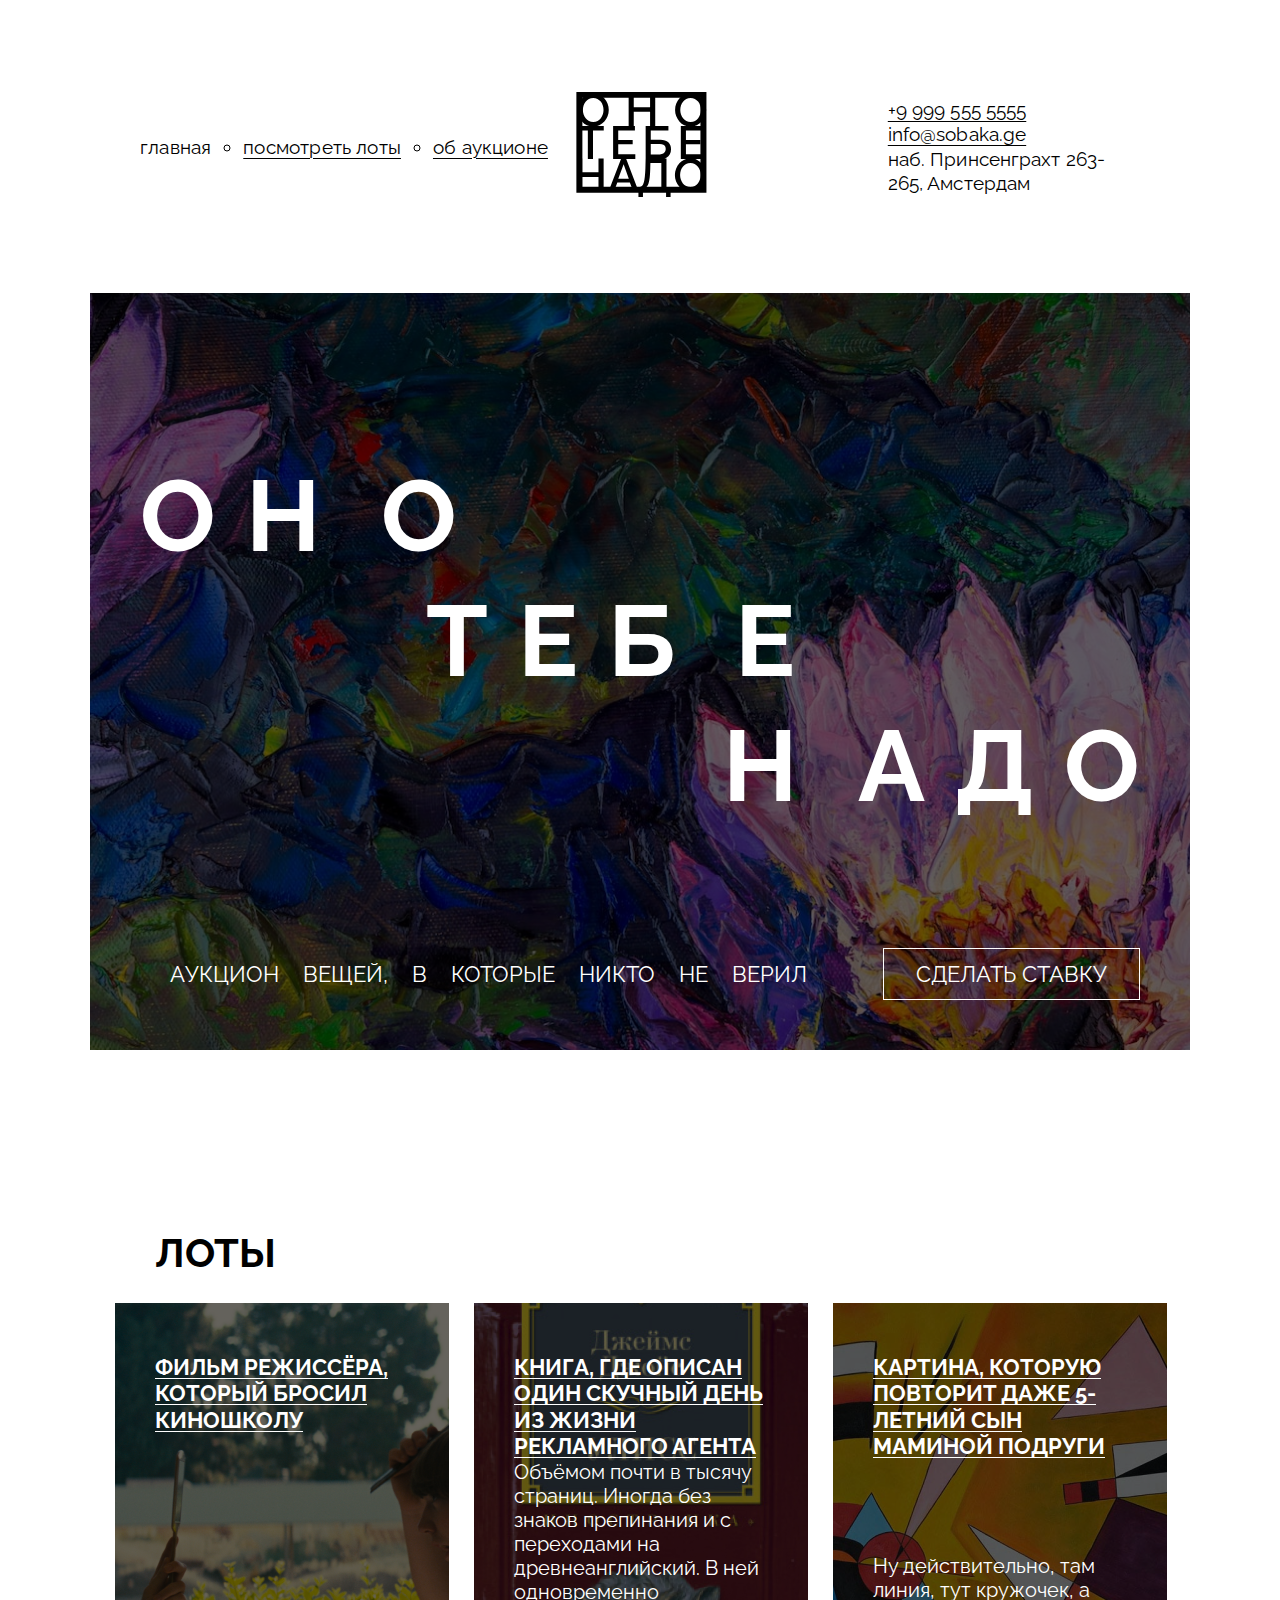
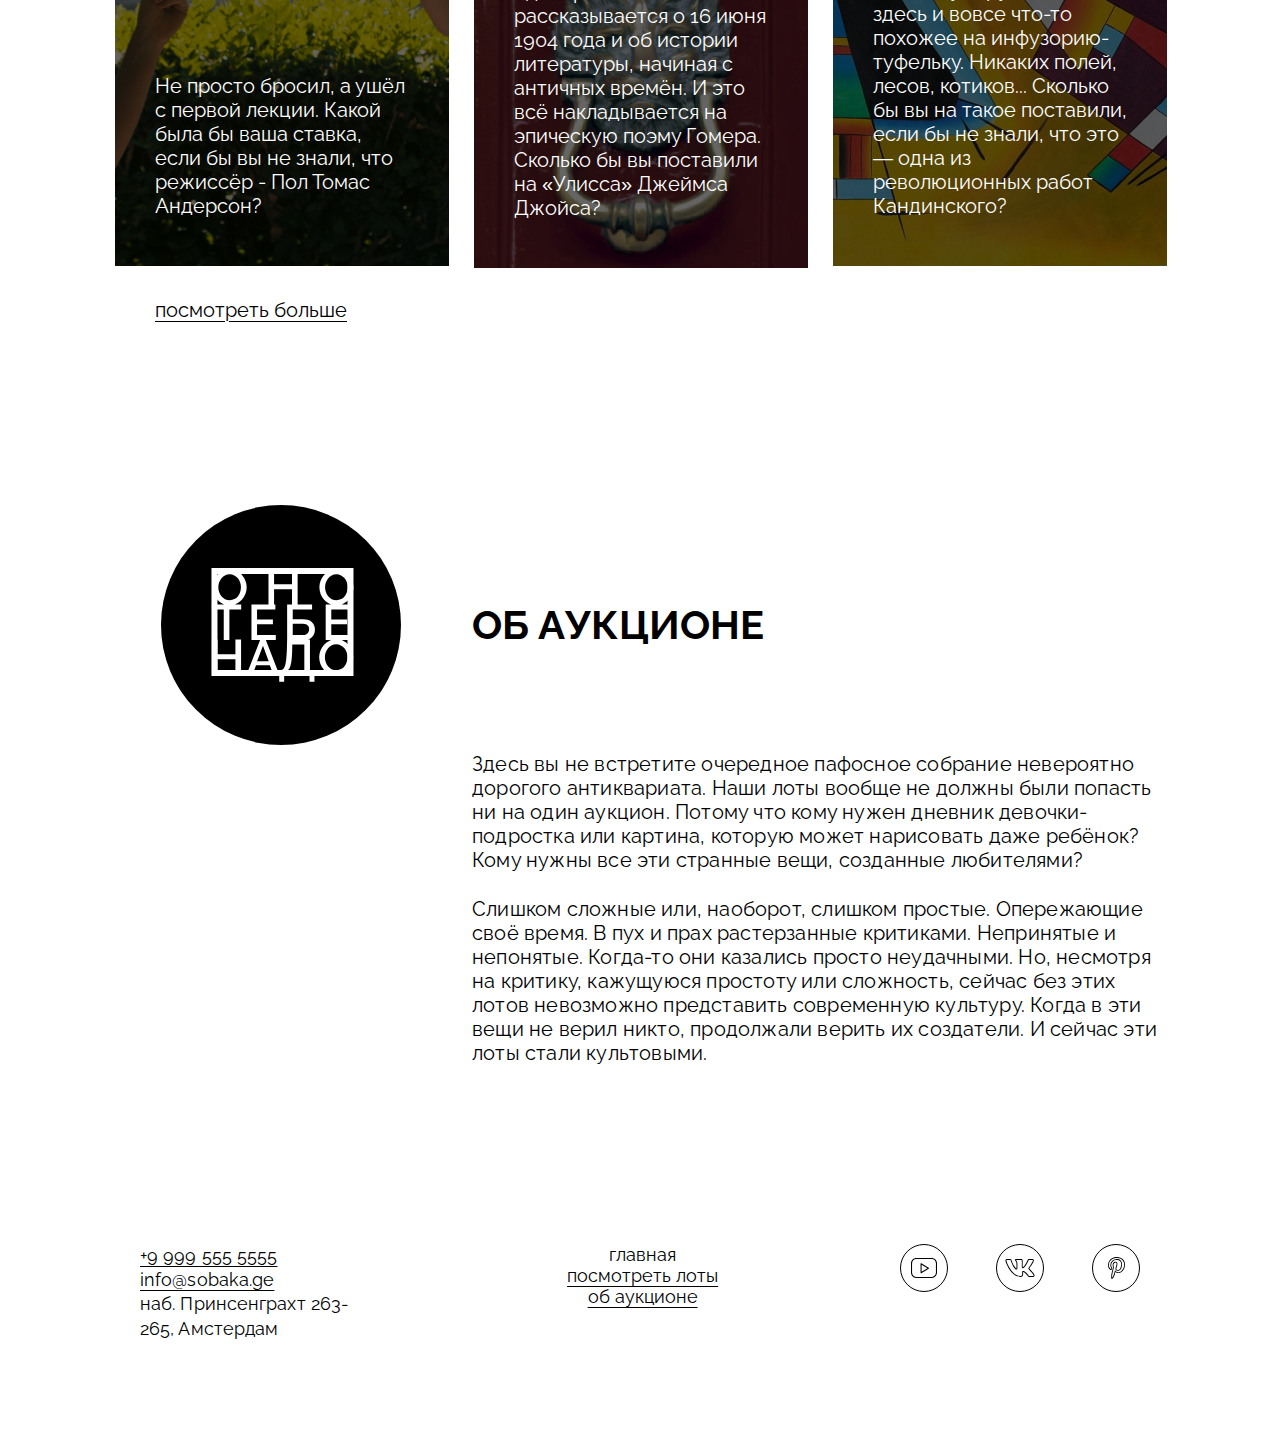
==== commit 9fd53636: "Add files via upload" ====
--- a/index.html
+++ b/index.html
@@ -1,31 +1,175 @@
 <!DOCTYPE html>
 <html lang="ru">
-<head>
+  <head>
     <meta charset="UTF-8">
+    <meta http-equiv="X-UA-Compatible" content="IE=edge">
     <meta name="viewport" content="width=device-width, initial-scale=1.0">
-    <link rel="stylesheet" href="fonts/font.css">
+    <title>Оно тебе надо — аукцион вещей, в которые никто не верил</title>
+    <link rel="stylesheet" href="fonts/fonts.css">
     <link rel="stylesheet" href="styles/global.css">
     <link rel="stylesheet" href="styles/style.css">
-    <link rel="icon" href="images/favicon.ico" sizes="any">
-    <link rel="icon" href="images/icon.svg" type="image/svg+xml">
-    <link rel="apple-touch-icon" href="images/apple-touch-icon.png">
-    <meta property="og:title" content="Надо сделать идеально">
-    <meta property="og:description" content="Страница о взгляде на перфекционизм в работе и учёбе."/>
-    <meta property="og:url" content="#0">
-    <meta property="og:image" content="images/og.png">
-    <meta property="twitter:card" content="images/og.png">
-    <title>Надо сделать идеально</title>
-    <meta name="description" content="Страница о взгляде на перфекционизм в работе и учёбе.">
-</head>
-<body>
-    <h1 class="title">
-        <span class="title__title-first">надо</span>
-        <span class="title__title-second">сделать</span>
-        <span class="title__title-third">идеально</span>
-    </h1>
-    <video class="video__video-background" poster="image/poster.png" autoplay loop muted>
-        <source src="video/cover-video.webm">
-        <source src="video/cover-video.mp4">
-    </video>
-</body>
+  </head>
+  <body>
+    <header class="header">
+      <nav class="header__menu">
+        <ul class="header__links-list">
+          <li class="header_links-list-item header__links-list-item--active">
+            <a class="header__link header__link-active">главная</a>
+          </li>
+          <li class="header_links-list-item">
+            <a class="header__link" href="#0">посмотреть лоты</a>
+          </li>
+          <li class="header_links-list-item">
+            <a class="header__link" href="#0">об аукционе</a>
+          </li>
+        </ul>
+      </nav>
+      <a href="#0" class="header__logo">
+        <img class="header__logo-image"
+          src="images/logo-black.svg"
+          alt="Логотип аукциона">
+      </a>
+      <address class="header__address address">
+        <a class="header__link" href="tel:+99995555555">+9 999 555 5555</a>
+        <a class="header__link" href="mailto:info@sobaka.ge">info@sobaka.ge</a>
+        <p>наб. Принсенграхт 263-<br>
+          265, Амстердам
+        </p>
+      </address>
+    </header>
+    <main>
+      <section class="cover">
+        <div class="overlay"></div>
+        <h1 class="cover__title">
+          О<span class="letter-spacing-extended">НО</span>
+          <span class="aligned-text aligned-text--center">
+            ТЕ<span class="letter-spacing-extended">БЕ</span></span>
+          <span class="aligned-text aligned-text--right">
+            <span class="letter-spacing-extended">Н</span>АД<span class="no-letter-spacing">О</span>
+          </span>
+        </h1>
+        <div class="cover__description">
+          <p class="cover__description-text">
+            Аукцион вещей, в которые никто не верил
+          </p>
+          <button class="cover__bet-button" type="button">Сделать ставку</button>
+        </div>
+      </section>
+      <section class="lots">
+        <h2 class="lots__title">лоты</h2>
+        <ul class="lots__cards-list">
+          <li class="lots__card-list-item">
+            <a class="lots__card-link" href="#0">
+              <article class="card card_type_film">
+                <div class="overlay"></div>
+                <h3 class="card__title">Фильм режиссёра, который бросил киношколу</h3>
+                <p class="card__text">
+                    Не просто бросил, а ушёл с первой лекции. Какой была бы ваша ставка, если бы вы
+                    не знали, что режиссёр - Пол Томас Андерсон?
+                </p>
+              </article>
+            </a>
+          </li>
+          <li class="lots__card-list-item">
+            <a class="lots__card-link" href="#0">
+              <article class="card card_type_book">
+                <div class="overlay"></div>
+                <h3 class="card__title">Книга, где описан один скучный день из жизни рекламного агента</h3>
+                <p class="card__text">
+                    Объёмом почти в тысячу страниц. Иногда без знаков препинания и с переходами 
+                    на древнеанглийский. В ней одновременно рассказывается о 16 июня 1904 
+                    года и об истории литературы, начиная с античных времён. И это всё накладывается 
+                    на эпическую поэму Гомера. Сколько бы вы поставили на «Улисса» Джеймса Джойса?
+                </p>
+              </article>
+            </a>
+          </li>
+          <li class="lots__card-list-item">
+            <a class="lots__card-link" href="#0">
+              <article class="card card_type_picture">
+                <div class="overlay"></div>
+                <h3 class="card__title">Картина, которую повторит даже 5-летний сын маминой подруги</h3>
+                <p class="card__text">
+                    Ну действительно, там линия, тут кружочек, а здесь и вовсе что-то похожее на 
+                    инфузорию-туфельку. Никаких полей, лесов, котиков... Сколько бы вы на такое 
+                    поставили, если бы не знали, что это — одна из революционных работ Кандинского?
+                </p>
+              </article>
+            </a>
+          </li>
+        </ul>
+        <a class="lots__look-more-link" href="#0">посмотреть больше</a>
+      </section>
+      <section class="about">
+        <div class="about__column-1">
+          <div class="about__logo">
+            <img class="about__logo-image"
+            src="images/logo-white.svg"
+            alt="Белый логотип аукциона поверх чёрного круга с надписью Оно тебе надо">
+          </div>
+        </div>
+        <div class="about__column-2">
+          <h2 class="about__title">Об аукционе</h2>
+        </div>
+        <div class="about__column-4">
+          <p class="about__text">
+              Здесь вы не встретите очередное пафосное собрание невероятно дорогого антиквариата. Наши лоты вообще не 
+              должны были попасть ни на один аукцион. Потому что кому нужен дневник девочки-подростка или картина, 
+              которую может нарисовать даже ребёнок? Кому нужны все эти странные вещи, созданные любителями?
+          </p>
+          <p class="about__text">
+              Слишком сложные или, наоборот, слишком простые. Опережающие своё время. В пух и прах растерзанные критиками. 
+              Непринятые и непонятые. Когда-то они казались просто неудачными. Но, несмотря
+              на критику, кажущуюся простоту или сложность, сейчас без этих лотов невозможно представить современную культуру. Когда 
+              в эти вещи не верил никто, продолжали верить их создатели. И сейчас эти лоты стали культовыми. 
+          </p>
+        </div>
+      </section>
+    </main>
+    <footer class="footer">
+      <address class="address address__footer">
+        <a class="footer__address-link" href="tel:+99995555555">+9 999 555 5555</a>
+        <a class="footer__address-link" href="mailto:info@sobaka.ge">info@sobaka.ge</a>
+        <p>наб. Принсенграхт 263-<br>
+          265, Амстердам
+        </p>
+      </address>
+      <nav class="footer__menu">
+        <ul class="footer__menu-list">
+          <li class="footer__menu-list-item">
+            <a class="footer__menu-link footer__menu-link_active">главная</a>
+          </li>
+          <li class="footer__menu-list-item">
+            <a class="footer__menu-link" href="#0">посмотреть&nbsp;лоты</a>
+          </li>
+          <li class="footer__menu-list-item">
+            <a class="footer__menu-link" href="#0">об&nbsp;аукционе</a>
+          </li>
+        </ul>
+      </nav>
+      <ul class="footer__social-list">
+        <li class="footer__social-list-item">
+          <a class="footer__social-link" href="#0">
+            <img class="footer__social-icon"
+            src="images/yt.svg"
+            alt="иконка Youtube">
+          </a>
+        </li>
+        <li class="footer__social-list-item">
+          <a class="footer__social-link" href="#0">
+            <img class="footer__social-icon"
+            src="images/vk.svg"
+            alt="иконка Вконтакте">
+          </a>
+        </li>
+        <li class="footer__social-list-item">
+          <a class="footer__social-link" href="#0">
+            <img class="footer__social-icon"
+            src="images/pinterest.svg"
+            alt="иконка Pinterest">
+          </a>
+        </li>
+      </ul>
+    </footer>
+  </body>
 </html>
--- a/fonts/fonts.css
+++ b/fonts/fonts.css
@@ -0,0 +1,17 @@
+@font-face {
+  font-family: 'Raleway';
+  src: local('Raleway'),
+  url(/fonts/Raleway-Regular.woff2) format('woff2'),
+  url(/fonts/Raleway-Regular.woff) format('woff');
+  font-weight: normal;
+  font-display: swap;
+}
+
+@font-face {
+  font-family: 'Raleway';
+  src: local('Raleway'),
+  url(/fonts/Raleway-Bold.woff2) format('woff2'),
+  url(/fonts/Raleway-Bold.woff) format('woff');
+  font-weight: bold;
+  font-display: swap;
+}--- a/styles/style.css
+++ b/styles/style.css
@@ -1,60 +1,249 @@
-body {
-    min-height: 800px;
-    position: relative;
-    display: flex;
-    justify-content: center;
-    align-items: start;
-}
-
-.video__video-background {
-    width: 100%;
-    height: 100%;
-    object-fit: cover;
-    object-position: center;
+.header {
+    font-size: 19px;
+    letter-spacing: 0.18px;
+    display: grid;
+    grid-template-columns: 1fr min-content 0.91fr;
+    align-items: center;
+    padding: 92px 85px 92px 50px;
+}
+
+.header__links-list {
+    display: flex;
+    gap: 32px;
+    list-style: circle;
+}
+
+.header__links-list-item--active {
+    list-style: none;
+}
+
+.header__link, .footer__address-link, .footer__menu-link {
+    text-decoration-thickness: 1px;
+    text-underline-offset: 4px;
+}
+
+.address {
+    font-style: normal;
+    line-height: 24.3px;
+    letter-spacing: 0.1px;
+    display: flex;
+    flex-direction: column;
+    justify-self: end;
+}
+
+.cover {
+    color: #FFF;
+    background-image: url('../images/cover.png');
+    background-position: center;
+    padding: 160px 50px 50px;
+    position: relative;
+}
+
+.overlay {
     position: absolute;
     z-index: 1;
-}
-
-.title {
-    font-family: 'Raleway';
-    text-transform: uppercase;
-    font-size: 116px;
-    font-weight: 800;
+    background-color: black;
+    opacity: .6;
+    inset: 0;
+}
+
+.cover__title {
+    font-size: 100px;
+    line-height: 1.25;
+    letter-spacing: 0.3em;
+    position: relative;
+    z-index: 2;
+    padding-bottom: 120px;
+}
+
+.aligned-text {
+    display: block;
+}
+
+.aligned-text--center {
+    text-align: center;
+}
+
+.aligned-text--right {
+    text-align: right;
+}
+
+.letter-spacing-extended {
+    letter-spacing: 0.6em;
+}
+
+.no-letter-spacing {
+    letter-spacing: initial;
+}
+
+.cover__description {
+    display: flex;
+    justify-content: space-between;
+    position: relative;
+    z-index: 2;
+    align-items: center;
+    margin-left: 30px;
+}
+
+.cover__description-text {
+    font-size: 22px;
+    text-transform: uppercase;
+    word-spacing: 18px;
+}
+
+.cover__bet-button {
+    font-family: 'Raleway', sans-serif;
+    font-weight: 400;
+    font-size: 22px;
+    color: #fff;
+    padding: 12px 32px;
+    border: 1px solid #fff;
+    text-transform:  uppercase;
+    background-color: transparent;
+    cursor: pointer;
+}
+
+.lots {
+    padding: 179px 25px 183px;
+}
+
+.lots__title {
+    line-height: normal;
+    font-size: 40px;
+    text-transform: uppercase;
+    margin-left: 40px;
+    margin-bottom: 27px;
+}
+
+.lots__card-link {
+    text-decoration: none;
+}
+
+.lots__cards-list {
+    display: flex;
+    gap: 25px;
+    list-style: none;
+    flex: 1 0 334px;
+}
+
+.card {
+    color: #FFF;
+    line-height: 120%;
     display: flex;
     flex-direction: column;
-    align-items: center;
-    margin-top: 60px;
-    z-index: 2;
-}
-
-.title__title-third::after {
-    font-family: 'Raleway';
+    justify-content: space-between;
+    min-height: 563px;
+    min-width: 334px;
+    padding: 51px 40px 48px;
+    background-position: center;
+    background-size: cover;
+    position: relative;
+}
+
+.card__title {
+    font-size: 22px;
+    font-weight: 700;
+    line-height: 120%;
+    text-transform: uppercase;
+    text-decoration: underline;
+    text-decoration-thickness: 1px;
+    text-underline-offset: 3px;
+    z-index: 2;
+}
+
+.card__text {
+    z-index: 2;
+}
+
+.card_type_film {
+    background-image: url('../images/card-lot-1.png');
+}
+
+.card_type_book {
+    background-image: url('../images/card-lot-2.jpg');
+}
+
+.card_type_picture {
+    background-image: url('../images/card-lot-3.png');
+}
+
+.lots__look-more-link {
+    display: inline-block;
+    margin-top: 30px;
+    margin-left: 40px;
+    text-decoration-thickness: 1px;
+    text-underline-offset: 4px;
+}
+
+.about {
+    padding: 0 24px;
+    display: grid;
+    grid-template-columns: 334px 1fr;
+    grid-template-rows: 240px 312px;
+    grid-template-areas:
+    "about__column-1 about__column-2"
+    ". about__column-4";
+    gap: 7px 24px;
+}
+
+.about__column-1 {
+    grid-area: about__column-1;
+    display: flex;
+    justify-content: center;
+}
+
+.about__logo {
+    background-color: black;
+    border-radius: 50%;
+    width: 240px;
+    height: 240px;
+    display: flex;
+    justify-content: center;
+    align-items: center;
+}
+
+.about__column-2 {
+    grid-area: about__column-2;
+    display: flex;
+    align-items: center;
+}
+
+.about__title {
+    font-size: 40px;
+    text-transform: uppercase;
+}
+
+.about__column-4 {
+    grid-area: about__column-4;
+}
+
+.about__text {
+    font-size: 20px;
+    font-style: normal;
     font-weight: 400;
-    content: "*";
-}
-
-.title:hover::after {
-    font-family: 'Raleway';
-    font-size: 35px;
-    font-weight: 400;
-    text-transform: none;
-    display: inline-block;
-    border-radius: 20px;
-    background-color: #ffffff;
-    border: 2px solid #000000;
-    padding: 36px 44px;
-    box-shadow: 0px 14px;
-    content: "На самом деле нет.\AВажнее &mdash; научиться ошибаться.";
-    white-space: pre;
-    position: absolute;
-    top: 180px;
-    right: 20px;
-}
-
-.title:hover::before {
-    content: "";
-    color: inherit;
-    background-color: rgba(255, 255, 255, 0.3);
-    position: absolute;
-    inset: 0;
-}
+    line-height: 24px;
+    letter-spacing: 0.2px;
+}
+
+.about__text:not(:last-child) {
+    margin-bottom: 25px;
+}
+
+.footer {
+    padding: 180px 50px 88px;
+    display: flex;
+    justify-content: space-between;
+    font-size: 18px;
+}
+
+.footer__menu-list {
+    text-align: center;
+    list-style: none;
+    margin-left: 36px;
+}
+
+.footer__social-list {
+    display: flex;
+    gap: 48px;
+    list-style: none;
+}
